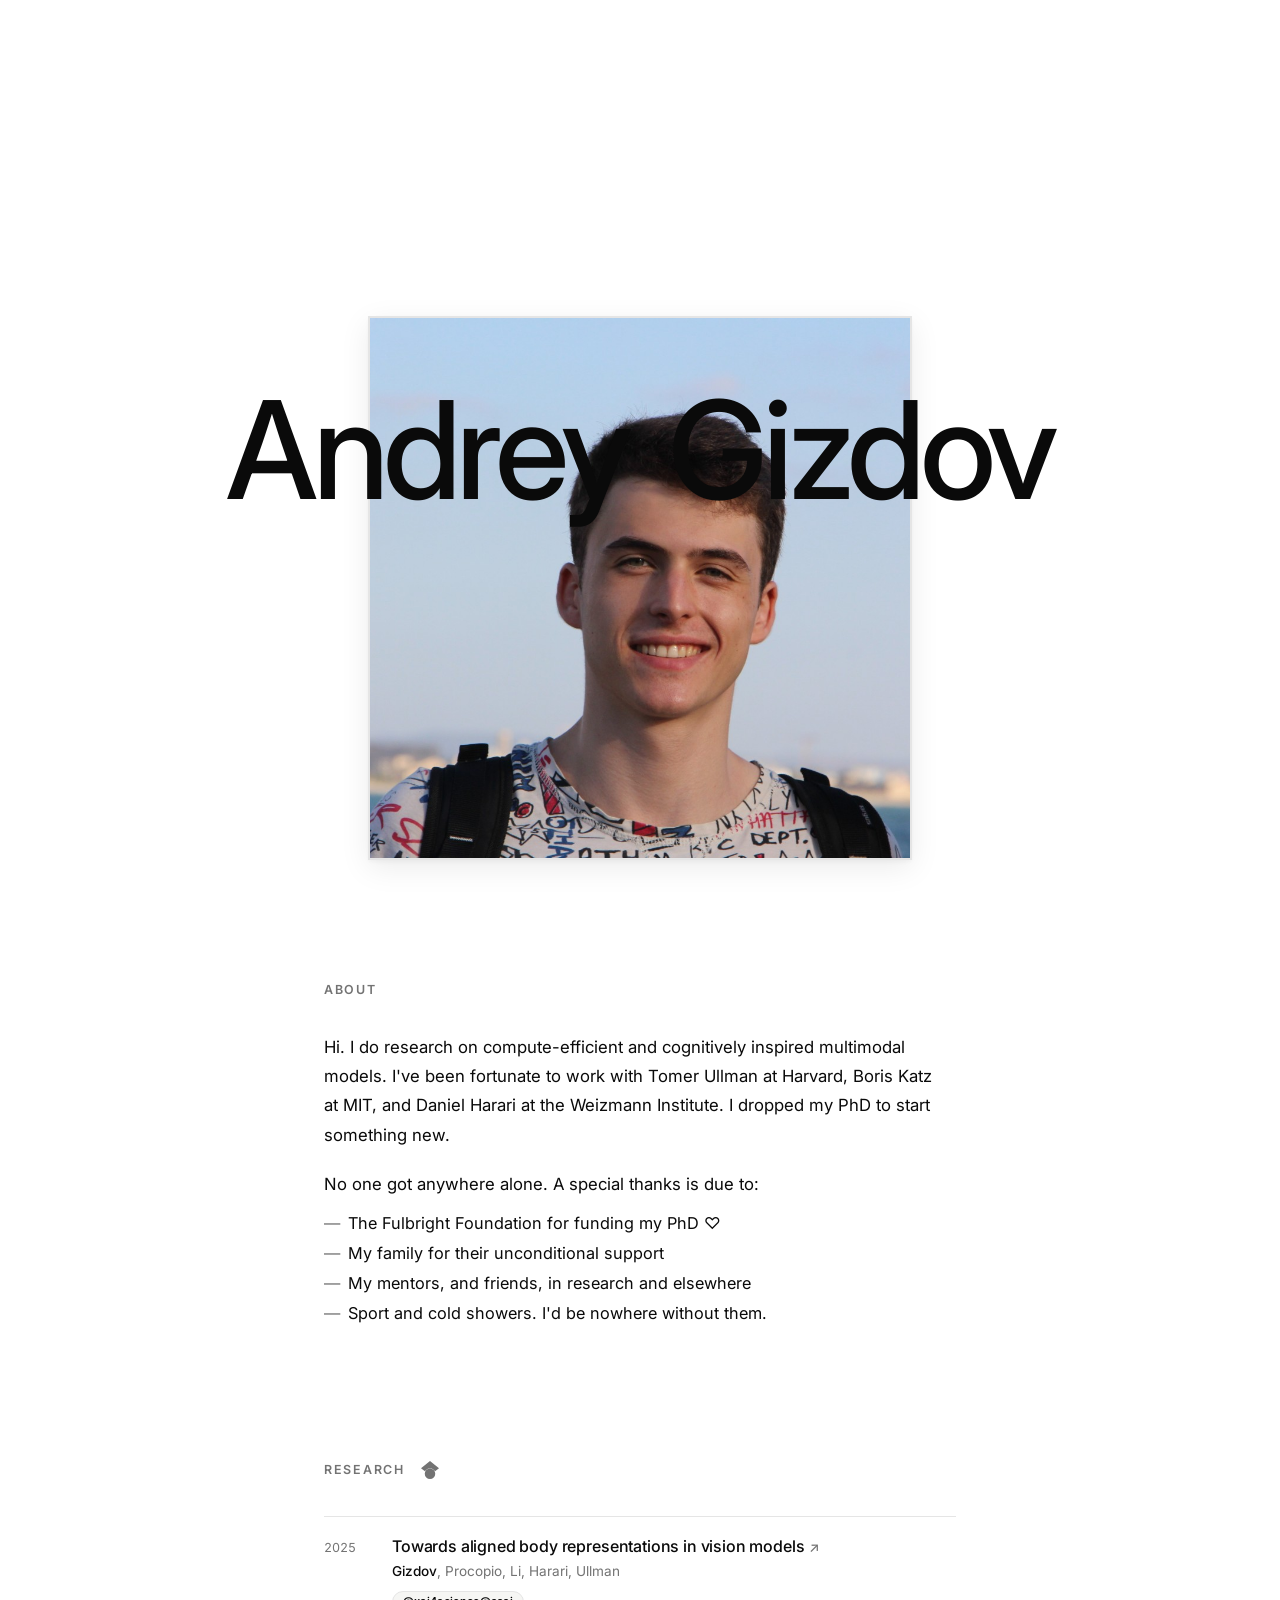
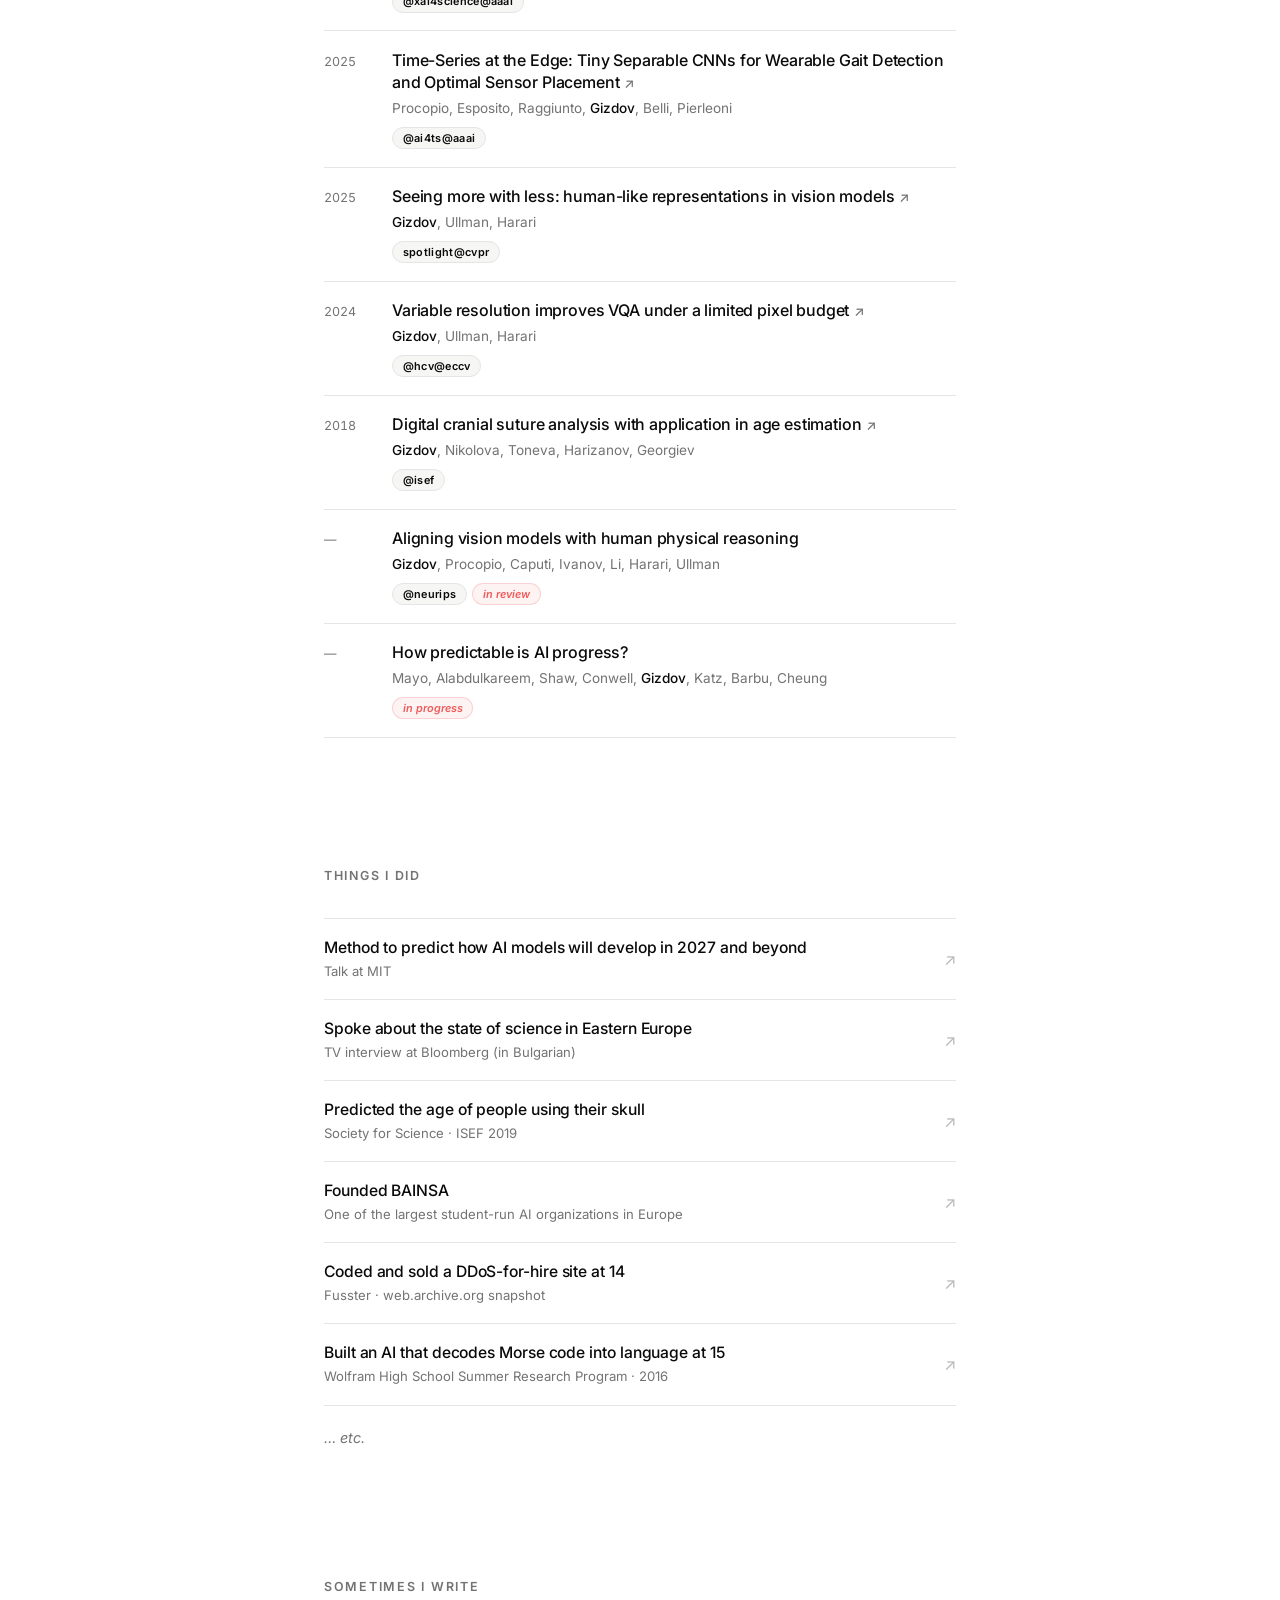
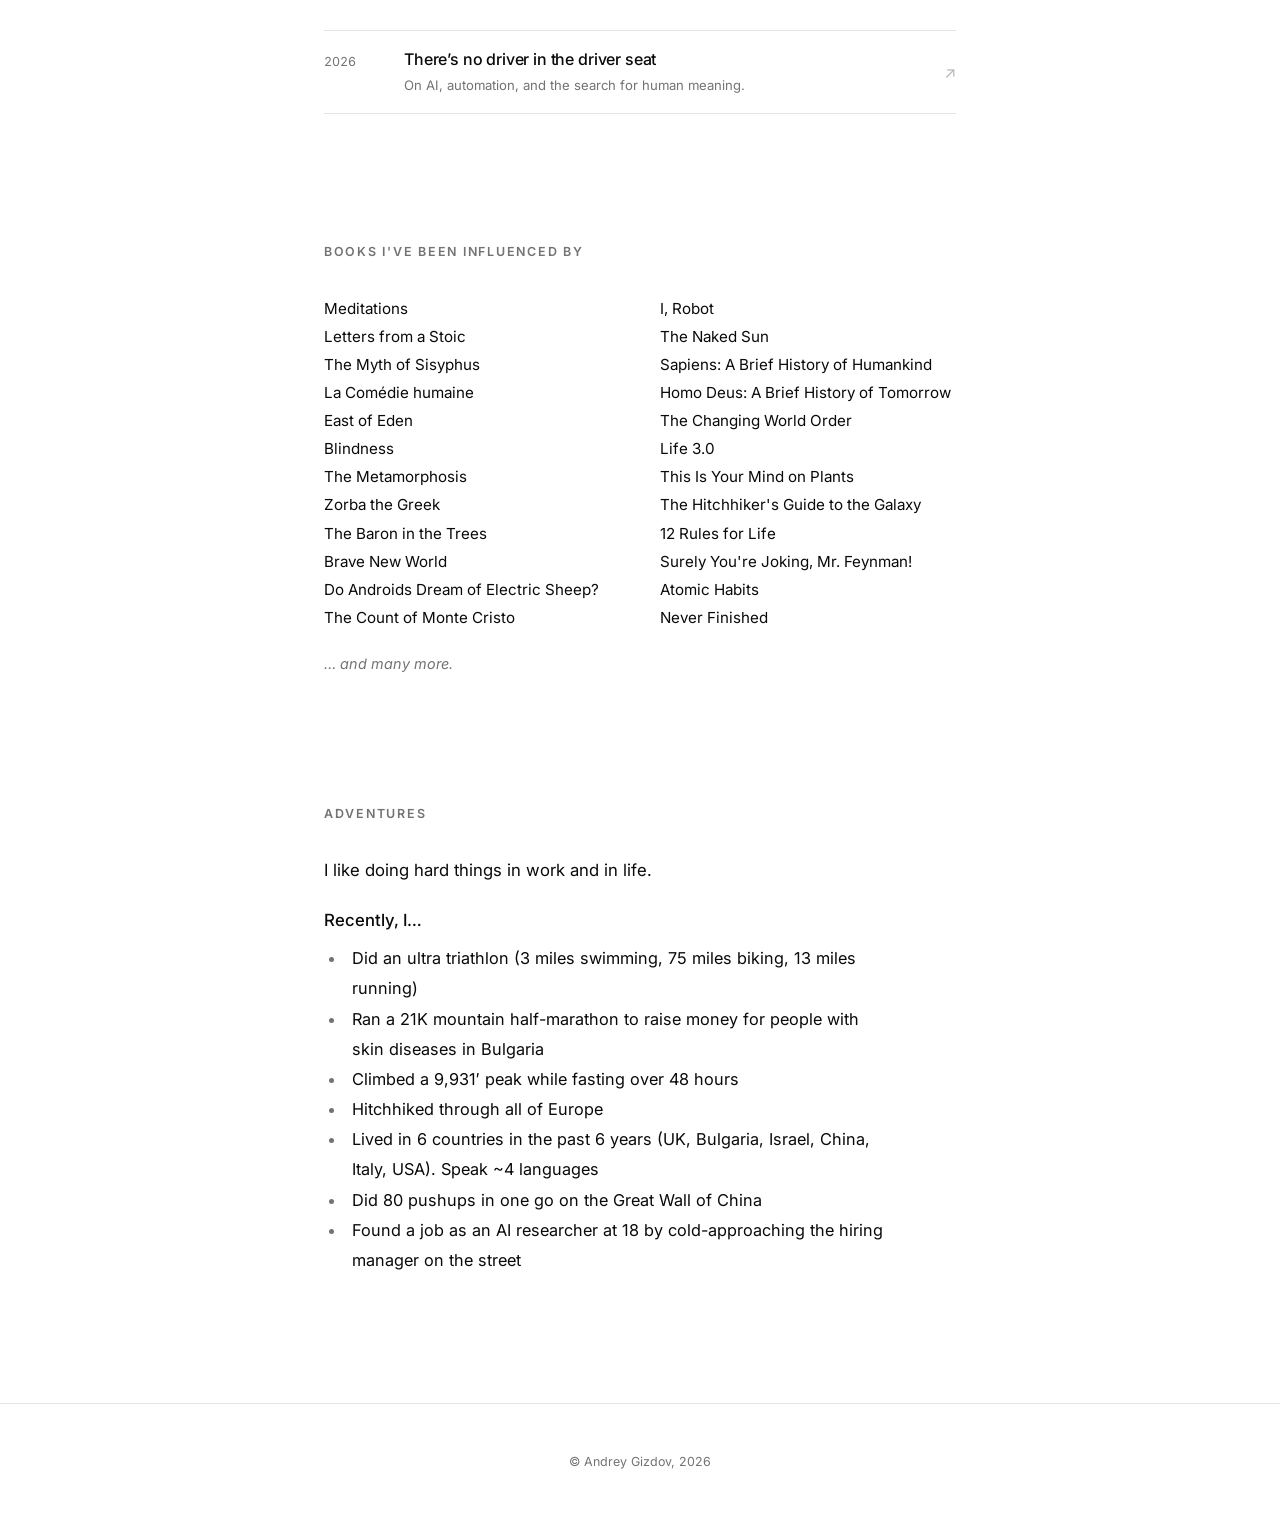
==== index.html @ 91422a86 "Refine hero section styles in style.css to enhance visual appeal and responsiveness; update index.ht" ====
<!DOCTYPE html>
<html lang="en">
<head>
    <meta charset="UTF-8">
    <meta name="viewport" content="width=device-width, initial-scale=1.0">
    <title>Andrey Gizdov</title>
    <meta name="description" content="Andrey Gizdov — personal page.">
    <link rel="icon" type="image/png" sizes="32x32" href="assets/favicon-32.png">
    <link rel="icon" type="image/png" sizes="16x16" href="assets/favicon-16.png">
    <link rel="apple-touch-icon" href="assets/apple-touch-icon.png">
    <link rel="preconnect" href="https://fonts.googleapis.com">
    <link rel="preconnect" href="https://fonts.gstatic.com" crossorigin>
    <link href="https://fonts.googleapis.com/css2?family=Inter:wght@400;500;600&display=swap" rel="stylesheet">
    <link rel="stylesheet" href="style.css">
</head>
<body>

    <!-- Collapsing name: centered & large, shrinks to an "AG" brand at top-left on scroll. -->
    <a class="name" id="name" href="#top" aria-label="Andrey Gizdov">
        <span class="word">
            <span class="keep">A</span><span class="rest" aria-hidden="true">ndrey</span>
        </span><span class="gap" aria-hidden="true">&nbsp;</span><span class="word">
            <span class="keep">G</span><span class="rest" aria-hidden="true">izdov</span>
        </span>
    </a>

    <!-- Pop-down nav (fixed, top-right). Appears after the name collapse completes.
         Plain monospaced text links, terminal-style. -->
    <nav class="nav" id="nav" aria-label="Primary">
        <a href="#about">about</a>
        <a href="#research">research</a>
        <a href="#press">things</a>
        <a href="#blog">writing</a>
        <a href="#books">books</a>
        <a href="#adventures">adventures</a>
    </nav>

    <main id="top">
        <!-- Hero: scroll room for the name collapse + portrait at the bottom of the first screen. -->
        <section class="hero" aria-label="Introduction">
            <div class="hero-photo">
                <img src="assets/profile-pic.jpg" width="800" height="800" alt="Portrait of Andrey Gizdov" decoding="async" fetchpriority="high">
            </div>
        </section>

        <!-- ═══ ABOUT ═══ -->
        <section class="section" id="about">
            <h2>About</h2>
            <p class="lede">Hi. I do research on compute-efficient and cognitively inspired multimodal models. I've been fortunate to work with Tomer Ullman at Harvard, Boris Katz at MIT, and Daniel Harari at the Weizmann Institute. I dropped my PhD to start something new.</p>
            <p class="lede">No one got anywhere alone. A special thanks is due to:</p>
            <ul class="about-thanks">
                <li>The Fulbright Foundation for funding my PhD ♡</li>
                <li>My family for their unconditional support</li>
                <li>My mentors, and friends, in research and elsewhere</li>
                <li>Sport and cold showers. I'd be nowhere without them.</li>
            </ul>
        </section>

        <!-- ═══ RESEARCH ═══ -->
        <section class="section" id="research">
            <h2>
                <span>Research</span>
                <a class="scholar" href="https://scholar.google.com/citations?user=CqVfCCsAAAAJ&hl=en" target="_blank" rel="noopener" aria-label="Google Scholar profile" title="Google Scholar">
                    <svg viewBox="0 0 24 24" width="18" height="18" aria-hidden="true">
                        <path fill="currentColor" d="M5.242 13.769 0 9.5 12 0l12 9.5-5.242 4.269C17.548 11.249 14.978 9.5 12 9.5c-2.977 0-5.548 1.749-6.758 4.269zM12 10a7 7 0 1 0 0 14 7 7 0 0 0 0-14z"/>
                    </svg>
                </a>
            </h2>

            <ol class="papers">
                <li>
                    <span class="year">2025</span>
                    <div>
                        <h3><a href="https://arxiv.org/abs/2512.00365" target="_blank" rel="noopener">Towards aligned body representations in vision models<span class="paper-arrow" aria-hidden="true">↗</span></a></h3>
                        <p><em>Gizdov</em>, Procopio, Li, Harari, Ullman</p>
                        <p class="venue"><span class="chip">@xai4science@aaai</span></p>
                    </div>
                </li>
                <li>
                    <span class="year">2025</span>
                    <div>
                        <h3><a href="https://arxiv.org/abs/2512.00396" target="_blank" rel="noopener">Time-Series at the Edge: Tiny Separable CNNs for Wearable Gait Detection and Optimal Sensor Placement<span class="paper-arrow" aria-hidden="true">↗</span></a></h3>
                        <p>Procopio, Esposito, Raggiunto, <em>Gizdov</em>, Belli, Pierleoni</p>
                        <p class="venue"><span class="chip">@ai4ts@aaai</span></p>
                    </div>
                </li>
                <li>
                    <span class="year">2025</span>
                    <div>
                        <h3><a href="https://cvpr.thecvf.com/virtual/2025/poster/33296" target="_blank" rel="noopener">Seeing more with less: human-like representations in vision models<span class="paper-arrow" aria-hidden="true">↗</span></a></h3>
                        <p><em>Gizdov</em>, Ullman, Harari</p>
                        <p class="venue"><span class="chip">spotlight@cvpr</span></p>
                    </div>
                </li>
                <li>
                    <span class="year">2024</span>
                    <div>
                        <h3><a href="https://link.springer.com/book/10.1007/978-3-031-91578-9" target="_blank" rel="noopener">Variable resolution improves VQA under a limited pixel budget<span class="paper-arrow" aria-hidden="true">↗</span></a></h3>
                        <p><em>Gizdov</em>, Ullman, Harari</p>
                        <p class="venue"><span class="chip">@hcv@eccv</span></p>
                    </div>
                </li>
                <li>
                    <span class="year">2018</span>
                    <div>
                        <h3><a href="https://abstracts.societyforscience.org/Home/PrintPdf/18302" target="_blank" rel="noopener">Digital cranial suture analysis with application in age estimation<span class="paper-arrow" aria-hidden="true">↗</span></a></h3>
                        <p><em>Gizdov</em>, Nikolova, Toneva, Harizanov, Georgiev</p>
                        <p class="venue"><span class="chip">@isef</span></p>
                    </div>
                </li>
                <li>
                    <span class="year">—</span>
                    <div>
                        <h3>Aligning vision models with human physical reasoning</h3>
                        <p><em>Gizdov</em>, Procopio, Caputi, Ivanov, Li, Harari, Ullman</p>
                        <p class="venue"><span class="chip">@neurips</span><span class="chip chip-wip">in review</span></p>
                    </div>
                </li>
                <li>
                    <span class="year">—</span>
                    <div>
                        <h3>How predictable is AI progress?</h3>
                        <p>Mayo, Alabdulkareem, Shaw, Conwell, <em>Gizdov</em>, Katz, Barbu, Cheung</p>
                        <p class="venue"><span class="chip chip-wip">in progress</span></p>
                    </div>
                </li>
            </ol>
        </section>

        <!-- ═══ AS SEEN IN ═══ -->
        <!-- Note: hrefs below are placeholders — swap with the real URLs when you have them. -->
        <section class="section" id="press">
            <h2>Things I did</h2>
            <ul class="press">
                <li>
                    <a href="https://www.youtube.com/watch?v=V3c7xDGTL4Y" target="_blank" rel="noopener">
                        <span class="outlet">Method to predict how AI models will develop in 2027 and beyond</span>
                        <span class="desc">Talk at MIT</span>
                        <span class="arrow" aria-hidden="true">↗</span>
                    </a>
                </li>
                <li>
                    <a href="https://www.bloombergtv.bg/a/5-videa/75471-zvezdin-besarabov-i-andrey-gizdov-za-sredata-za-razvitie-na-naukata-sred-uchenitsite" target="_blank" rel="noopener">
                        <span class="outlet">Spoke about the state of science in Eastern Europe</span>
                        <span class="desc">TV interview at Bloomberg (in Bulgarian)</span>
                        <span class="arrow" aria-hidden="true">↗</span>
                    </a>
                </li>
                <li>
                    <a href="https://www.snexplores.org/blog/eureka-lab/ISEF-2019-new-forensic-technique-better-gauge-age-death" target="_blank" rel="noopener">
                        <span class="outlet">Predicted the age of people using their skull</span>
                        <span class="desc">Society for Science · ISEF 2019</span>
                        <span class="arrow" aria-hidden="true">↗</span>
                    </a>
                </li>
                <li>
                    <a href="https://bainsa.xyz" target="_blank" rel="noopener">
                        <span class="outlet">Founded BAINSA</span>
                        <span class="desc">One of the largest student-run AI organizations in Europe</span>
                        <span class="arrow" aria-hidden="true">↗</span>
                    </a>
                </li>
                <li>
                    <a href="https://web.archive.org/web/20160331155424/http://fusster.eu/index.php?action=home" target="_blank" rel="noopener">
                        <span class="outlet">Coded and sold a DDoS-for-hire site at 14</span>
                        <span class="desc">Fusster · web.archive.org snapshot</span>
                        <span class="arrow" aria-hidden="true">↗</span>
                    </a>
                </li>
                <li>
                    <a href="https://education.wolfram.com/summer-research-high-school/alumni/2016/gizdov/" target="_blank" rel="noopener">
                        <span class="outlet">Built an AI that decodes Morse code into language at 15</span>
                        <span class="desc">Wolfram High School Summer Research Program · 2016</span>
                        <span class="arrow" aria-hidden="true">↗</span>
                    </a>
                </li>
            </ul>
            <p class="press-more">… etc.</p>
        </section>

        <!-- ═══ BLOG ═══ -->
        <section class="section" id="blog">
            <h2>Sometimes I write</h2>
            <ul class="blog">
                <li>
                    <a href="/the-driver/">
                        <span class="post-date">2026</span>
                        <span class="post-text">
                            <span class="post-title">There’s no driver in the driver seat</span>
                            <span class="post-desc">On AI, automation, and the search for human meaning.</span>
                        </span>
                        <span class="arrow" aria-hidden="true">↗</span>
                    </a>
                </li>
            </ul>
        </section>

        <!-- ═══ BOOKS ═══ -->
        <section class="section" id="books">
            <h2>Books I've been influenced by</h2>
            <ul class="books">
                <li>Meditations</li>
                <li>Letters from a Stoic</li>
                <li>The Myth of Sisyphus</li>
                <li>La Comédie humaine</li>
                <li>East of Eden</li>
                <li>Blindness</li>
                <li>The Metamorphosis</li>
                <li>Zorba the Greek</li>
                <li>The Baron in the Trees</li>
                <li>Brave New World</li>
                <li>Do Androids Dream of Electric Sheep?</li>
                <li>The Count of Monte Cristo</li>
                <li>I, Robot</li>
                <li>The Naked Sun</li>
                <li>Sapiens: A Brief History of Humankind</li>
                <li>Homo Deus: A Brief History of Tomorrow</li>
                <li>The Changing World Order</li>
                <li>Life 3.0</li>
                <li>This Is Your Mind on Plants</li>
                <li>The Hitchhiker's Guide to the Galaxy</li>
                <li>12 Rules for Life</li>
                <li>Surely You're Joking, Mr. Feynman!</li>
                <li>Atomic Habits</li>
                <li>Never Finished</li>
            </ul>
            <p class="books-more">… and many more.</p>
        </section>

        <!-- ═══ ADVENTURES ═══ -->
        <section class="section" id="adventures">
            <h2>Adventures</h2>
            <p class="lede">I like doing hard things in work and in life.</p>
            <p class="lede adventures-intro">Recently, I&hellip;</p>
            <ul class="adventures">
                <li>Did an ultra triathlon (3 miles swimming, 75 miles biking, 13 miles running)</li>
                <li>Ran a 21K mountain half-marathon to raise money for people with skin diseases in Bulgaria</li>
                <li>Climbed a 9,931&prime; peak while fasting over 48 hours</li>
                <li>Hitchhiked through all of Europe</li>
                <li>Lived in 6 countries in the past 6 years (UK, Bulgaria, Israel, China, Italy, USA). Speak ~4 languages</li>
                <li>Did 80 pushups in one go on the Great Wall of China</li>
                <li>Found a job as an AI researcher at 18 by cold-approaching the hiring manager on the street</li>
            </ul>
        </section>
    </main>

    <footer class="footer">
        <p>© Andrey Gizdov, 2026</p>
    </footer>

    <script src="script.js"></script>
</body>
</html>
---- style.css ----
/* ════════════════════════════════════════════
   Andrey Gizdov — minimal.
   ════════════════════════════════════════════ */

*, *::before, *::after { margin: 0; padding: 0; box-sizing: border-box; }

:root {
    --bg: #ffffff;
    --ink: #0a0a0a;
    --dim: #737373;
    --line: #e5e5e5;
    --font: 'Inter', system-ui, -apple-system, BlinkMacSystemFont, sans-serif;
    --ease: cubic-bezier(.2, .7, .2, 1);
}

html { scroll-behavior: smooth; }
body {
    font: 400 16px/1.65 var(--font);
    color: var(--ink);
    background: var(--bg);
    -webkit-font-smoothing: antialiased;
    -moz-osx-font-smoothing: grayscale;
    text-rendering: optimizeLegibility;
    overflow-x: hidden;
}

a { color: inherit; text-decoration: none; }
::selection { background: var(--ink); color: var(--bg); }

/* Scroll anchor offset so section tops aren't hidden by the fixed nav. */
#about, #research, #press, #blog, #books, #adventures { scroll-margin-top: 96px; }

/* ── Collapsing name ── */
.name {
    position: fixed;
    top: 0; left: 0;
    z-index: 50;
    font-weight: 500;
    font-size: clamp(2.5rem, 13vw, 8.5rem);
    letter-spacing: -0.04em;
    line-height: 1;
    white-space: nowrap;
    color: var(--ink);
    transform-origin: top left;
    will-change: transform;
    padding: 0;
    /* transform and per-letter collapse are driven by JS */
}
.word { display: inline-block; }
.keep { display: inline-block; }
.rest {
    display: inline-block;
    /* IMPORTANT: we use clip-path — NOT overflow:hidden — for the horizontal
       collapse animation. The CSS spec says an inline-block whose `overflow`
       is anything other than `visible` uses its bottom-margin-edge as its
       baseline (rather than the text baseline). That is what was making
       "ndrey" / "izdov" sit higher than "A" / "G" even with padding/vertical
       -align workarounds. clip-path doesn't change baseline calculation, so
       baseline-to-baseline alignment between .keep and .rest just works.
       The negative top/bottom insets let descenders ("y" in Andrey) render
       beyond the box rather than being clipped.
       The negative right inset gives the trailing "y" / "v" room for glyph
       overshoot + a touch of breathing space so they don't look clipped. */
    clip-path: inset(-30% -0.22em -30% 0);
    vertical-align: baseline;
    max-width: 100%;
    opacity: 1;
}
.gap {
    display: inline-block;
    width: 0.3em;
    /* same trick — use clip-path so the gap stays on the text baseline. */
    clip-path: inset(-30% 0 -30% 0);
}

/* ── Nav (plain, terminal-style) ──
   Just hyperlinks in a monospaced font. No pill, no blur, no border.
   Slides down + fades in once the name has finished collapsing (the
   .visible class is toggled by the existing scroll handler in script.js). */
.nav {
    position: fixed;
    top: 1.25rem;
    right: 1.5rem;
    z-index: 60;
    display: flex;
    gap: 1.4rem;
    font-family: ui-monospace, 'SF Mono', Menlo, Consolas, 'Courier New', monospace;
    font-size: .82rem;
    transform: translate3d(0, -120%, 0);
    opacity: 0;
    pointer-events: none;
    transition: transform .45s var(--ease), opacity .3s var(--ease);
}
.nav.visible {
    transform: translate3d(0, 0, 0);
    opacity: 1;
    pointer-events: auto;
}
.nav a {
    color: var(--ink);
    text-decoration: underline;
    text-underline-offset: 3px;
    text-decoration-thickness: 1px;
    letter-spacing: 0;
    transition: color .15s var(--ease);
}
.nav a:hover { color: var(--dim); }
.nav a.active { font-weight: 700; }

/* ── Hero: scroll room for the name collapse + square portrait ──
   The photo is a true square (same width & height); image is square-cropped
   inside with object-fit. It enters from the right and settles in the centre. */
.hero {
    position: relative;
    height: 100vh;
    min-height: 540px;
    display: flex;
    justify-content: center;
    align-items: flex-end;
    padding: 0 1.5rem 2.5rem;
    box-sizing: border-box;
}
.hero-photo {
    position: relative;
    /* 20% smaller than the article column cap (680 -> 544), minus hero padding. */
    width: min(calc(100vw - 3rem), 544px);
    aspect-ratio: 1;
    height: auto;
    flex-shrink: 0;
    border-radius: 0;
    overflow: hidden;
    border: 2px solid var(--line);
    box-shadow: 0 2px 4px rgba(0,0,0,0.04), 0 8px 28px rgba(0,0,0,0.08);
    z-index: 2;
    background: var(--line);
    will-change: transform, opacity;
    animation: hero-photo-slide-in 1.05s var(--ease) 0.12s both;
}
@keyframes hero-photo-slide-in {
    from {
        transform: translateX(calc(50vw + 100%));
        opacity: 0;
    }
    to {
        transform: translateX(0);
        opacity: 1;
    }
}
.hero-photo img {
    width: 100%;
    height: 100%;
    object-fit: cover;
    object-position: center 18%;
    display: block;
}

/* ── Sections ── */
main { position: relative; z-index: 1; }

.section {
    max-width: 680px;
    margin: 0 auto;
    padding: 5rem 1.5rem;
}
.section + .section { padding-top: 3rem; }

.section h2 {
    font-size: .78rem;
    font-weight: 600;
    letter-spacing: .14em;
    text-transform: uppercase;
    color: var(--dim);
    margin-bottom: 2rem;
    display: flex; align-items: center; gap: .7rem;
}

.lede {
    font-size: 1.05rem;
    color: var(--ink);
    line-height: 1.75;
    max-width: 56ch;
}

/* ── Scholar icon ── */
.scholar {
    display: inline-flex;
    align-items: center;
    justify-content: center;
    width: 28px; height: 28px;
    color: var(--dim);
    border-radius: 50%;
    transition: color .2s var(--ease), background-color .2s var(--ease), transform .2s var(--ease);
}
.scholar:hover {
    color: var(--ink);
    background: var(--line);
    transform: translateY(-1px);
}

/* ── Papers ── */
.papers { list-style: none; }
.papers li {
    display: grid;
    grid-template-columns: 3.25rem 1fr;
    gap: 1rem;
    padding: 1.1rem 0;
    border-top: 1px solid var(--line);
    align-items: start;
}
.papers li:last-child { border-bottom: 1px solid var(--line); }
.papers .year {
    font-size: .78rem;
    color: var(--dim);
    padding-top: .2rem;
    font-variant-numeric: tabular-nums;
}
.papers h3 {
    font-size: 1rem;
    font-weight: 500;
    line-height: 1.4;
    letter-spacing: -0.01em;
    margin-bottom: .2rem;
}
.papers h3 a {
    display: inline;
    color: var(--ink);
    background-image: linear-gradient(var(--ink), var(--ink));
    background-position: 0 100%;
    background-repeat: no-repeat;
    background-size: 0% 1px;
    transition: background-size .35s var(--ease), color .2s var(--ease);
}
.papers h3 a:hover { background-size: 100% 1px; }
.papers h3 .paper-arrow {
    display: inline-block;
    margin-left: .35em;
    color: var(--dim);
    font-size: .85em;
    transition: transform .25s var(--ease), color .2s var(--ease);
}
.papers h3 a:hover .paper-arrow {
    transform: translate(2px, -2px);
    color: var(--ink);
}
.papers p { font-size: .85rem; color: var(--dim); }
.papers em { font-style: normal; color: var(--ink); font-weight: 500; }

.papers .venue {
    margin-top: .5rem;
    display: flex;
    flex-wrap: wrap;
    gap: .35rem;
    line-height: 1;
}
.papers .venue .chip {
    display: inline-block;
    font-size: .68rem;
    font-weight: 600;
    letter-spacing: .03em;
    color: var(--ink);
    background: #f6f6f4;
    border: 1px solid var(--line);
    padding: .28rem .6rem;
    border-radius: 999px;
    white-space: nowrap;
    text-decoration: none;
    transition: background-color .2s var(--ease), border-color .2s var(--ease), color .2s var(--ease);
}
a.chip:hover {
    background: var(--ink);
    color: var(--bg);
    border-color: var(--ink);
}
.papers .venue .chip-wip {
    color: #ef5b5b;
    background: rgba(239, 91, 91, 0.07);
    border-color: rgba(239, 91, 91, 0.22);
    font-style: italic;
    letter-spacing: 0;
}

/* ── Press / "Things I did" ── */
.press { list-style: none; }
.press li { border-top: 1px solid var(--line); }
.press li:last-child { border-bottom: 1px solid var(--line); }

.press a {
    display: grid;
    grid-template-columns: 1fr 1.25rem;
    grid-template-rows: auto auto;
    column-gap: 1rem;
    row-gap: .25rem;
    padding: 1.1rem 0;
    transition: padding-left .3s var(--ease);
}
.press a:hover { padding-left: .5rem; }
.press .outlet {
    grid-column: 1;
    grid-row: 1;
    font-size: .98rem;
    font-weight: 500;
    color: var(--ink);
    line-height: 1.35;
    letter-spacing: -0.005em;
}
.press .desc {
    grid-column: 1;
    grid-row: 2;
    font-size: .82rem;
    color: var(--dim);
    line-height: 1.5;
}
.press .arrow {
    grid-column: 2;
    grid-row: 1 / 3;
    align-self: center;
    justify-self: end;
    color: var(--dim);
    opacity: .5;
    transition: transform .3s var(--ease), opacity .2s var(--ease), color .2s var(--ease);
}
.press a:hover .arrow {
    transform: translate(3px, -3px);
    opacity: 1;
    color: var(--ink);
}
.press-more {
    margin-top: 1.25rem;
    font-size: .9rem;
    color: var(--dim);
    font-style: italic;
}

/* ── Blog list ── */
.blog { list-style: none; }
.blog li { border-top: 1px solid var(--line); }
.blog li:last-child { border-bottom: 1px solid var(--line); }
.blog a {
    display: flex;
    align-items: flex-start;
    gap: 1rem;
    padding: 1.1rem 0;
    transition: padding-left .3s var(--ease);
}
.blog a:hover { padding-left: .5rem; }
.blog .post-date {
    flex: 0 0 4rem;
    font-size: .78rem;
    color: var(--dim);
    padding-top: .25rem;
    font-variant-numeric: tabular-nums;
}
.blog .post-text {
    flex: 1 1 auto;
    display: flex;
    flex-direction: column;
    gap: .3rem;
    min-width: 0;
}
.blog .post-title {
    display: block;
    font-size: 1rem;
    font-weight: 500;
    color: var(--ink);
    letter-spacing: -0.01em;
    line-height: 1.4;
}
.blog .post-desc {
    display: block;
    font-size: .82rem;
    color: var(--dim);
    line-height: 1.5;
}
.blog .arrow {
    flex: 0 0 1.5rem;
    text-align: right;
    color: var(--dim);
    opacity: .5;
    align-self: center;
    transition: transform .3s var(--ease), opacity .2s var(--ease), color .2s var(--ease);
}
.blog a:hover .arrow {
    transform: translate(3px, -3px);
    opacity: 1;
    color: var(--ink);
}

/* ── About: thanks list ── */
.lede + .lede { margin-top: 1.25rem; }

.about-thanks {
    list-style: none;
    margin: .5rem 0 0;
    padding: 0;
    max-width: 56ch;
}
.about-thanks li {
    font-size: 1.02rem;
    color: var(--ink);
    line-height: 1.85;
    padding-left: 1.5rem;
    position: relative;
}
.about-thanks li::before {
    content: '—';
    position: absolute;
    left: 0;
    color: var(--dim);
}

/* ── Books ── */
.books {
    list-style: none;
    columns: 2;
    column-gap: 2.5rem;
    margin: 0;
    padding: 0;
}
.books li {
    font-size: .95rem;
    line-height: 1.85;
    color: var(--ink);
    break-inside: avoid;
    -webkit-column-break-inside: avoid;
    page-break-inside: avoid;
}
.books-more {
    margin-top: 1.25rem;
    font-size: .9rem;
    color: var(--dim);
    font-style: italic;
}

/* ── Adventures ── */
.adventures-intro {
    margin-top: 1rem;
    font-weight: 500;
}
.adventures {
    list-style: disc;
    margin: .5rem 0 0;
    padding-left: 1.4rem;
    max-width: 56ch;
}
.adventures li {
    font-size: 1.02rem;
    line-height: 1.85;
    color: var(--ink);
    padding-left: .35rem;
}
.adventures li::marker {
    color: var(--dim);
}

/* ── Footer ── */
.footer {
    text-align: center;
    padding: 3rem 1.5rem;
    font-size: .78rem;
    color: var(--dim);
    margin-top: 3rem;
    border-top: 1px solid var(--line);
}

/* ════════════════════════════════════════════
   Essay page (e.g. /the-driver/)
   ════════════════════════════════════════════ */

:root {
    --accent-red: #ef5b5b;
    --accent-red-soft: rgba(239, 91, 91, 0.07);
}

.essay-page { background: var(--bg); }

/* Small "AG" mark fixed top-left, links home — mirrors the collapsed name on the index. */
.essay-mark {
    position: fixed;
    top: 1.4rem; left: 1.5rem;
    z-index: 50;
    font-weight: 600;
    font-size: 1.05rem;
    letter-spacing: -0.02em;
    color: var(--ink);
    padding: .25rem .35rem;
    transition: opacity .2s var(--ease);
}
.essay-mark:hover { opacity: 0.55; }

.essay {
    max-width: 640px;
    /* Left-biased layout: anchor the article a fraction of the viewport in
       from the left edge instead of fully centering it. The right margin
       just falls open. On narrower screens this is overridden to centered. */
    margin: 0 auto 0 max(2rem, 14vw);
    padding: 6rem 1.5rem 4rem;
}

.essay-header { margin-bottom: 3rem; }
.essay-meta {
    font-size: .78rem;
    font-weight: 600;
    letter-spacing: .14em;
    text-transform: uppercase;
    color: var(--dim);
    margin-bottom: 1.25rem;
}
.essay h1 {
    font-size: clamp(1.85rem, 4.5vw, 2.7rem);
    font-weight: 600;
    line-height: 1.18;
    letter-spacing: -0.025em;
    color: var(--ink);
}

.essay p {
    font-size: 1.0625rem;
    line-height: 1.8;
    color: var(--ink);
    margin: 0 0 1.9rem;
}
.essay p em { font-style: italic; color: var(--ink); }
.essay p strong { font-weight: 600; }

/* TL;DR — light red, set off with a soft accent rule and matching tinted background. */
.essay-tldr {
    color: var(--accent-red) !important;
    background: var(--accent-red-soft);
    border-left: 3px solid var(--accent-red);
    padding: 1.1rem 1.4rem !important;
    margin: 0 0 3rem !important;
    font-size: 1rem !important;
    line-height: 1.75 !important;
    border-radius: 0 4px 4px 0;
}
.essay-tldr strong {
    color: var(--accent-red);
    font-weight: 600;
}
.essay-tldr em { color: var(--accent-red); }

.essay-signature {
    margin-top: 2.5rem;
    color: var(--dim);
    font-style: italic;
}
.essay-back {
    margin-top: 4rem !important;
    font-size: .9rem !important;
    color: var(--dim) !important;
}
.essay-back a {
    color: var(--dim);
    transition: color .2s var(--ease);
}
.essay-back a:hover { color: var(--ink); }

/* Floating illustration that materialises in the top-right while the
   "beauty of the human craft" passage is in view. */
.essay-floating-image {
    position: fixed;
    top: 5.5rem;
    right: 2.5rem;
    z-index: 40;
    width: 240px;
    max-width: 22vw;
    margin: 0;
    opacity: 0;
    pointer-events: none;
    transform: translateY(8px);
    transition: opacity .9s var(--ease), transform .9s var(--ease);
}
.essay-floating-image.visible {
    opacity: 1;
    transform: translateY(0);
}
.essay-floating-image img {
    width: 100%;
    height: auto;
    display: block;
    border: 1px solid var(--line);
    background: #fafaf7;
}
.essay-floating-image figcaption {
    margin-top: .5rem;
    font-size: .72rem;
    letter-spacing: .04em;
    color: var(--dim);
    font-style: italic;
    text-align: right;
}

/* On narrower viewports the article would overlap the floating image,
   so we hide it. The essay still reads cleanly without it. */
@media (max-width: 1180px) {
    .essay-floating-image { display: none; }
}

/* On medium / smaller viewports the left-biased layout doesn't fit (and the
   floating image is also hidden below this width), so we re-center. */
@media (max-width: 1180px) {
    .essay { margin: 0 auto; }
}

@media (max-width: 720px) {
    .essay { padding: 5.5rem 1.5rem 3rem; }
    .essay h1 { font-size: 1.85rem; }
    .essay p {
        font-size: 1rem;
        margin-bottom: 1.6rem;
    }
    .essay-tldr {
        padding: 1rem 1.15rem !important;
        font-size: .95rem !important;
    }
}

/* ── Responsive ── */
@media (max-width: 720px) {
    .section { padding: 4rem 1.25rem; }
}

@media (max-width: 520px) {
    .nav {
        top: 1rem;
        right: 1rem;
        gap: .9rem;
        font-size: .76rem;
    }
    .section { padding: 3.5rem 1.25rem; }
    .books { columns: 1; }
    .hero {
        padding: 0 1.25rem 1.75rem;
    }
    .hero-photo {
        width: min(calc(100vw - 2.5rem), 544px);
    }
}

/* Very narrow: tighten the nav further. */
@media (max-width: 360px) {
    .nav {
        gap: .65rem;
        font-size: .7rem;
    }
}

/* Accessibility: reduced motion — skip all animation. */
@media (prefers-reduced-motion: reduce) {
    * { transition-duration: .001ms !important; animation-duration: .001ms !important; }
    .name {
        transform: translate3d(1rem, 1rem, 0) scale(0.22) !important;
        transition: none !important;
    }
    .rest, .gap { max-width: 0 !important; opacity: 0 !important; width: 0 !important; }
    .nav { transform: none !important; opacity: 1 !important; pointer-events: auto !important; }
    .hero { height: 40vh; min-height: 200px; }
    .hero-photo {
        animation: none !important;
        transform: none !important;
        opacity: 1 !important;
    }
}

/* Print */
@media print {
    .name, .nav { position: static !important; transform: none !important; opacity: 1 !important; }
    .rest, .gap { max-width: none !important; opacity: 1 !important; width: auto !important; }
    .hero { display: none; }
    body { color: #000; background: #fff; }
}
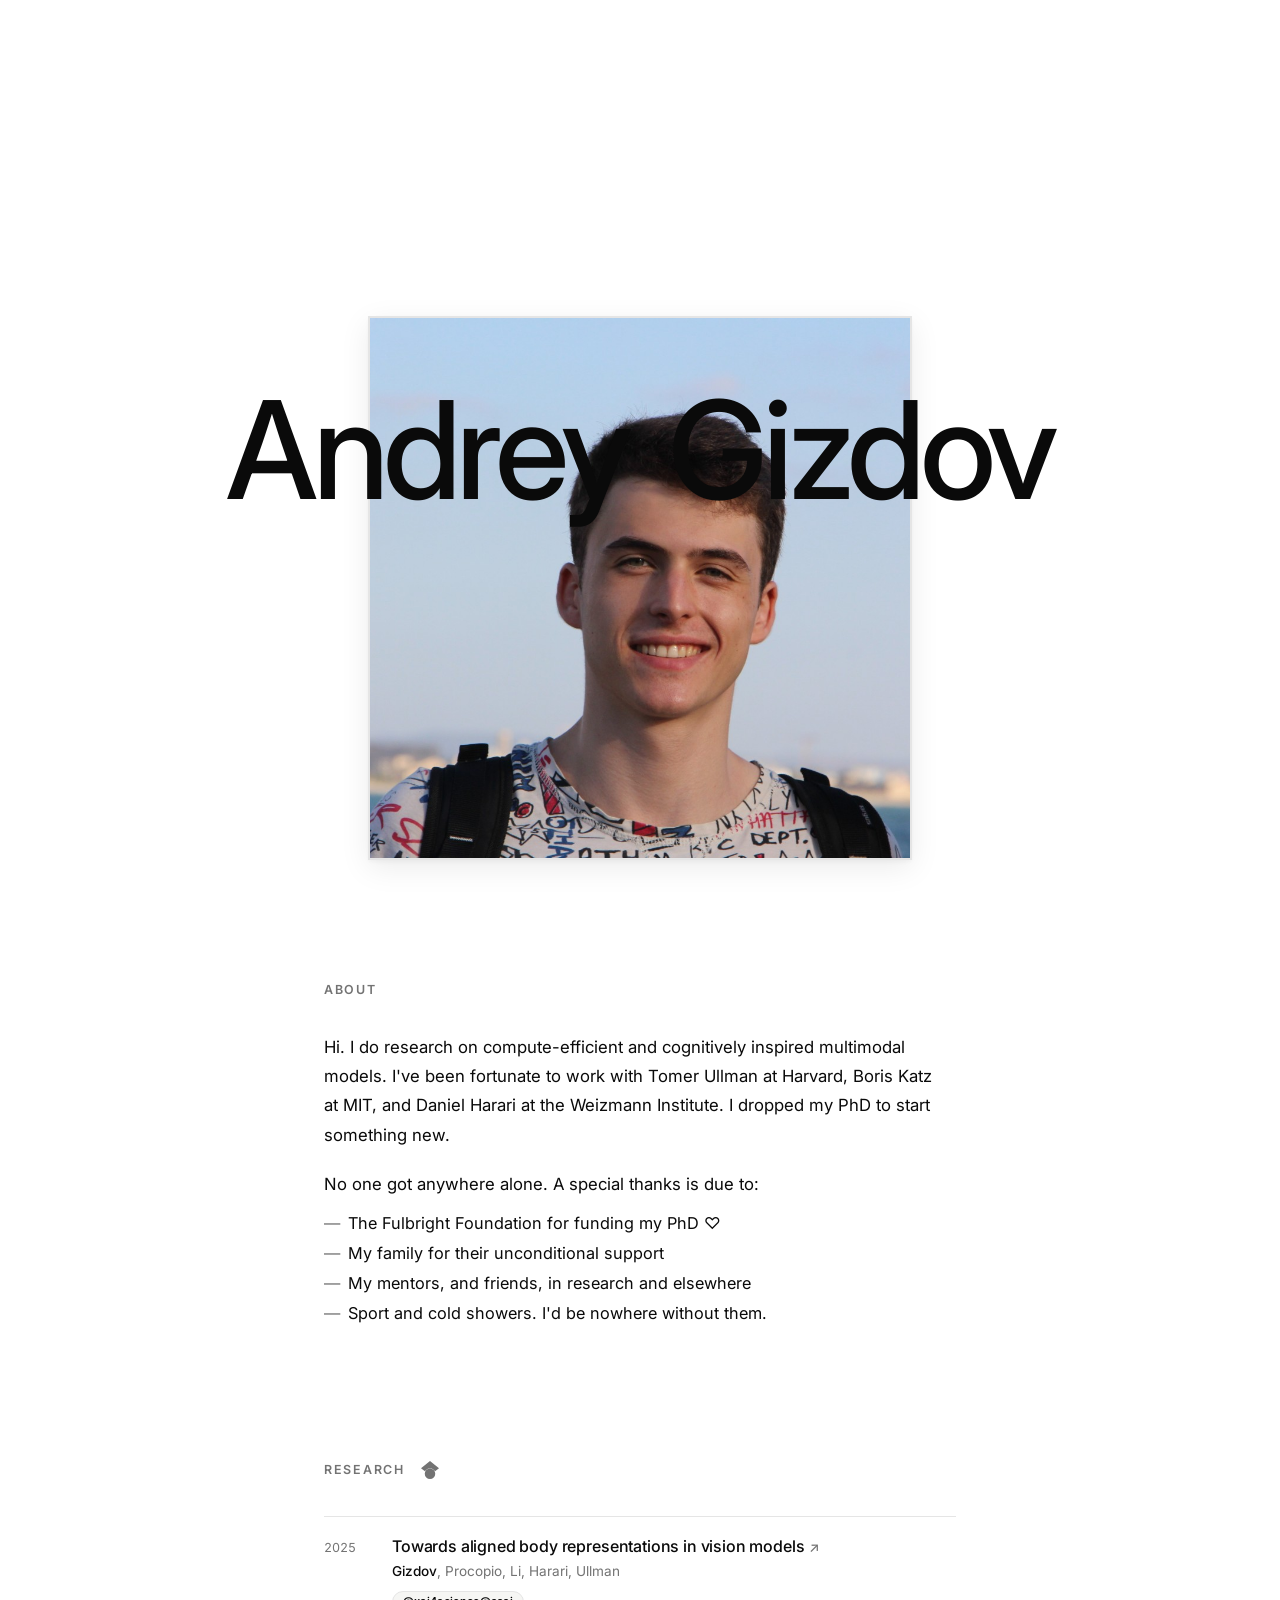
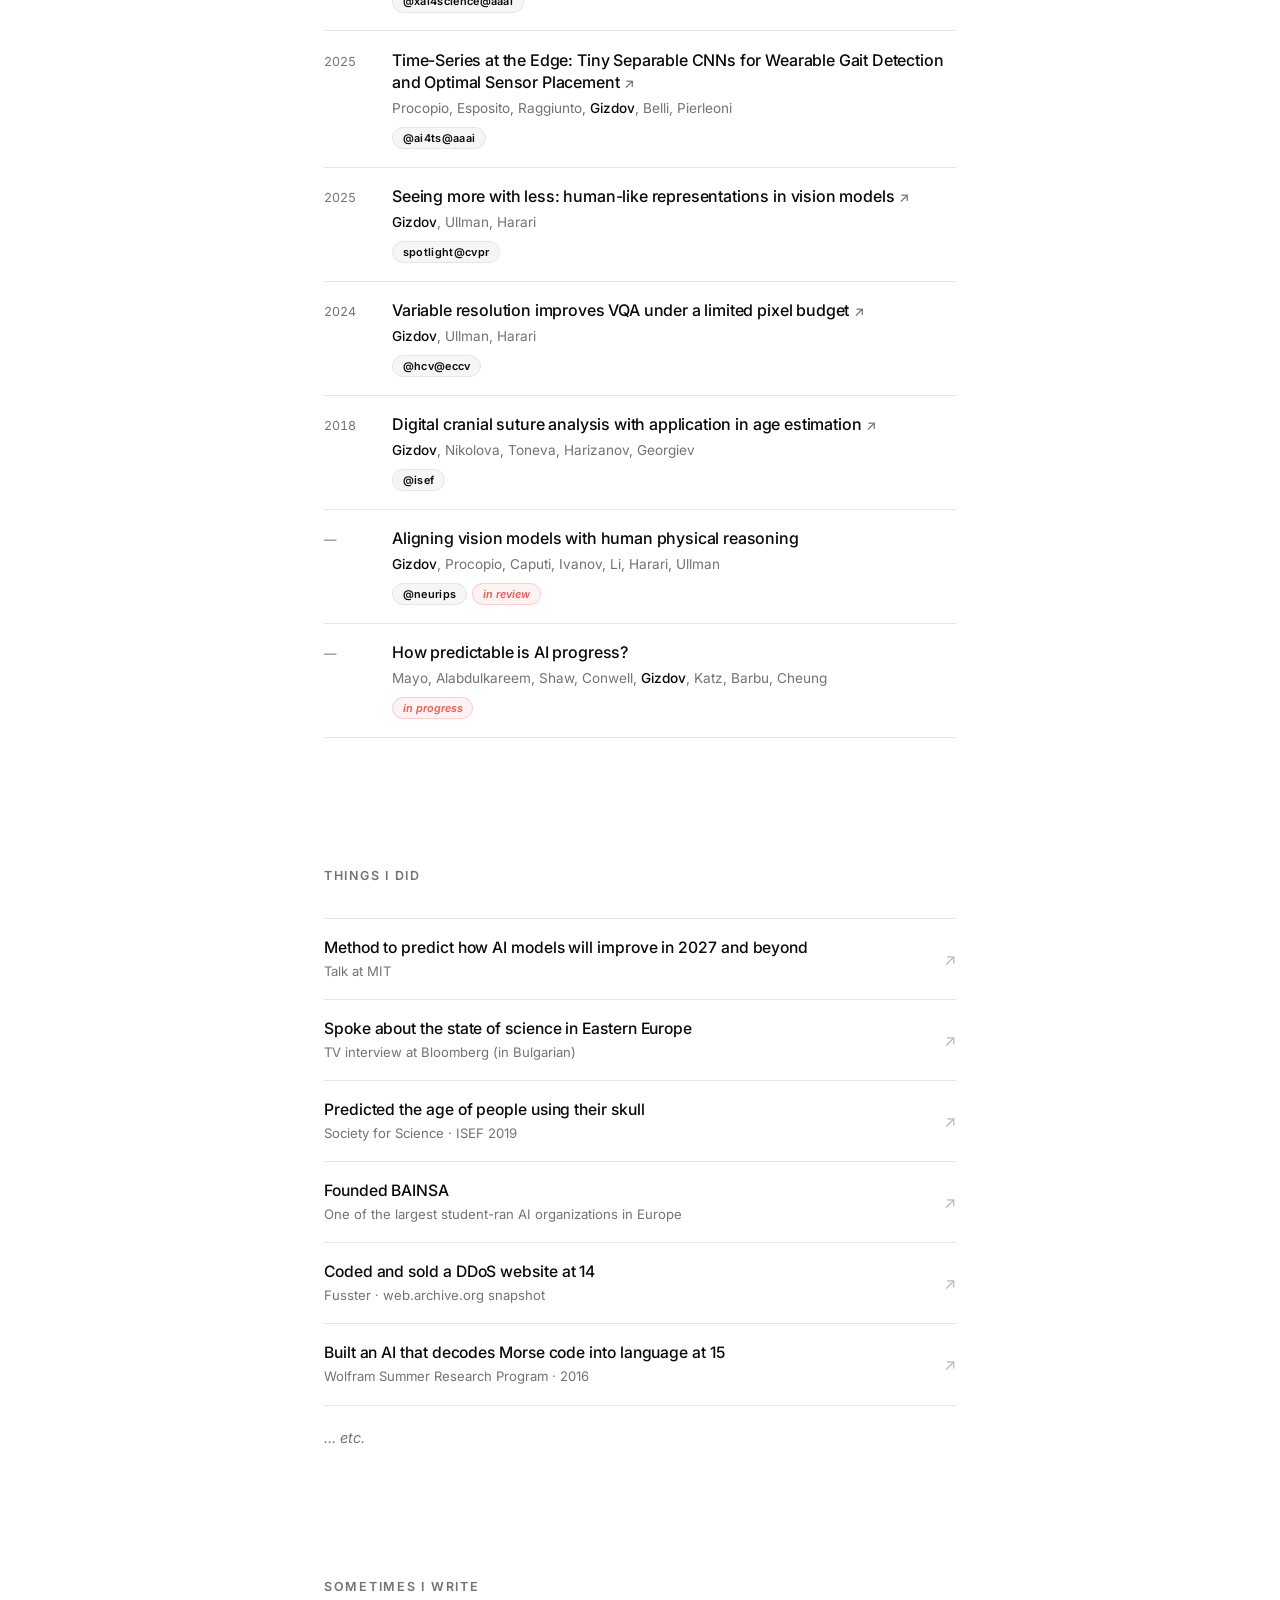
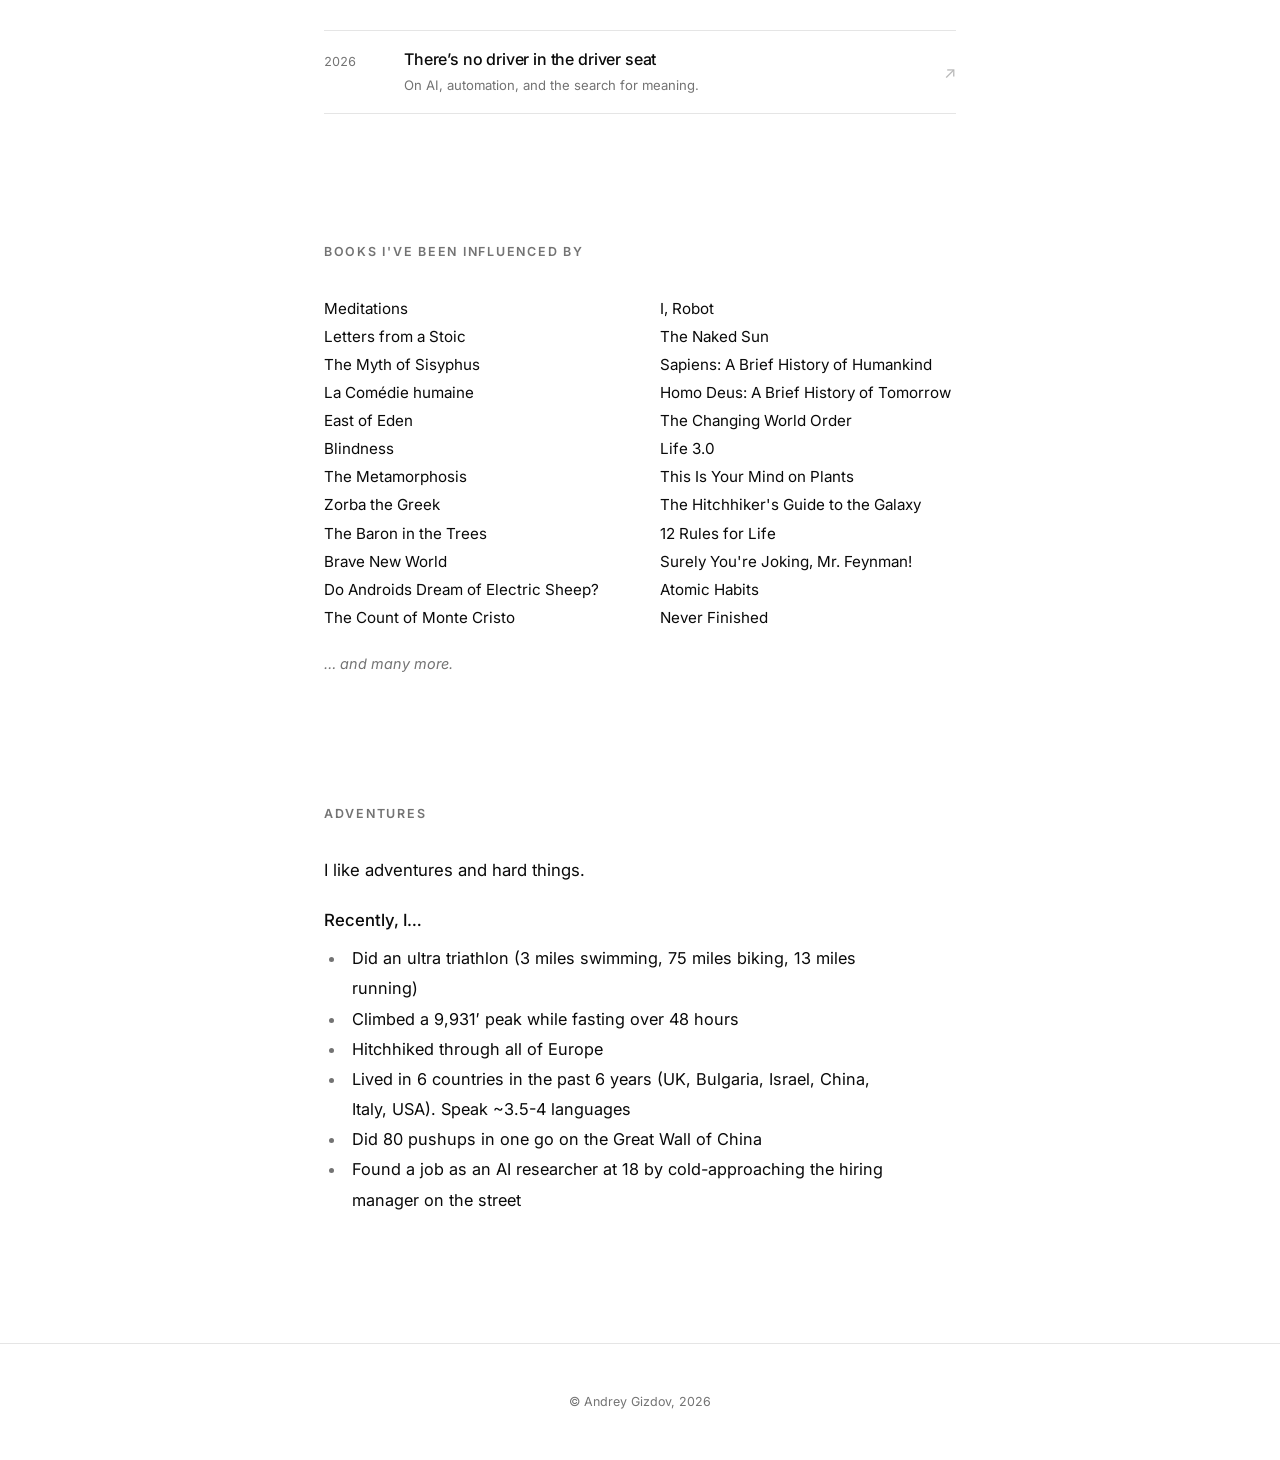
==== commit 998ec84b: "Auto update" ====
--- a/index.html
+++ b/index.html
@@ -134,7 +134,7 @@
             <ul class="press">
                 <li>
                     <a href="https://www.youtube.com/watch?v=V3c7xDGTL4Y" target="_blank" rel="noopener">
-                        <span class="outlet">Method to predict how AI models will develop in 2027 and beyond</span>
+                        <span class="outlet">Method to predict how AI models will improve in 2027 and beyond</span>
                         <span class="desc">Talk at MIT</span>
                         <span class="arrow" aria-hidden="true">↗</span>
                     </a>
@@ -156,13 +156,13 @@
                 <li>
                     <a href="https://bainsa.xyz" target="_blank" rel="noopener">
                         <span class="outlet">Founded BAINSA</span>
-                        <span class="desc">One of the largest student-run AI organizations in Europe</span>
+                        <span class="desc">One of the largest student-ran AI organizations in Europe</span>
                         <span class="arrow" aria-hidden="true">↗</span>
                     </a>
                 </li>
                 <li>
                     <a href="https://web.archive.org/web/20160331155424/http://fusster.eu/index.php?action=home" target="_blank" rel="noopener">
-                        <span class="outlet">Coded and sold a DDoS-for-hire site at 14</span>
+                        <span class="outlet">Coded and sold a DDoS website at 14</span>
                         <span class="desc">Fusster · web.archive.org snapshot</span>
                         <span class="arrow" aria-hidden="true">↗</span>
                     </a>
@@ -170,7 +170,7 @@
                 <li>
                     <a href="https://education.wolfram.com/summer-research-high-school/alumni/2016/gizdov/" target="_blank" rel="noopener">
                         <span class="outlet">Built an AI that decodes Morse code into language at 15</span>
-                        <span class="desc">Wolfram High School Summer Research Program · 2016</span>
+                        <span class="desc">Wolfram Summer Research Program · 2016</span>
                         <span class="arrow" aria-hidden="true">↗</span>
                     </a>
                 </li>
@@ -187,7 +187,7 @@
                         <span class="post-date">2026</span>
                         <span class="post-text">
                             <span class="post-title">There’s no driver in the driver seat</span>
-                            <span class="post-desc">On AI, automation, and the search for human meaning.</span>
+                            <span class="post-desc">On AI, automation, and the search for meaning.</span>
                         </span>
                         <span class="arrow" aria-hidden="true">↗</span>
                     </a>
@@ -230,14 +230,13 @@
         <!-- ═══ ADVENTURES ═══ -->
         <section class="section" id="adventures">
             <h2>Adventures</h2>
-            <p class="lede">I like doing hard things in work and in life.</p>
+            <p class="lede">I like adventures and hard things.</p>
             <p class="lede adventures-intro">Recently, I&hellip;</p>
             <ul class="adventures">
                 <li>Did an ultra triathlon (3 miles swimming, 75 miles biking, 13 miles running)</li>
-                <li>Ran a 21K mountain half-marathon to raise money for people with skin diseases in Bulgaria</li>
                 <li>Climbed a 9,931&prime; peak while fasting over 48 hours</li>
                 <li>Hitchhiked through all of Europe</li>
-                <li>Lived in 6 countries in the past 6 years (UK, Bulgaria, Israel, China, Italy, USA). Speak ~4 languages</li>
+                <li>Lived in 6 countries in the past 6 years (UK, Bulgaria, Israel, China, Italy, USA). Speak ~3.5-4 languages</li>
                 <li>Did 80 pushups in one go on the Great Wall of China</li>
                 <li>Found a job as an AI researcher at 18 by cold-approaching the hiring manager on the street</li>
             </ul>
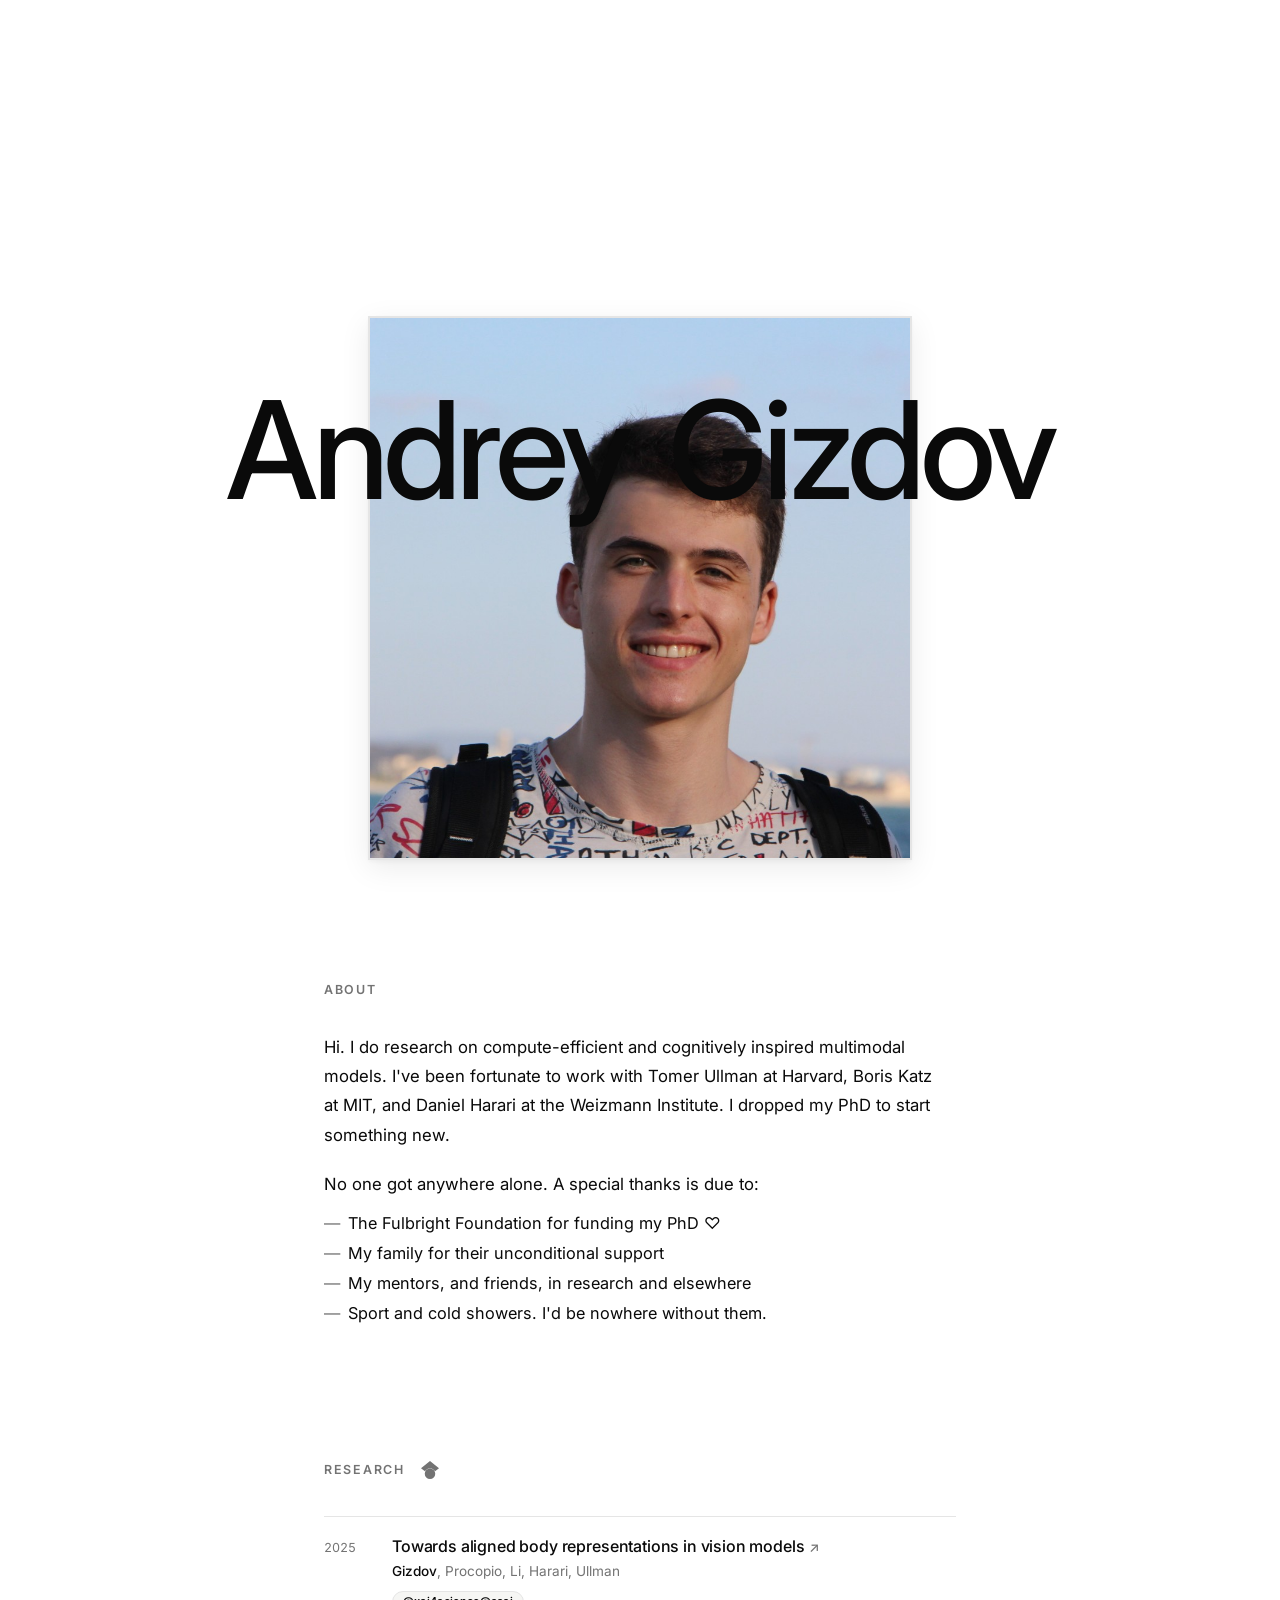
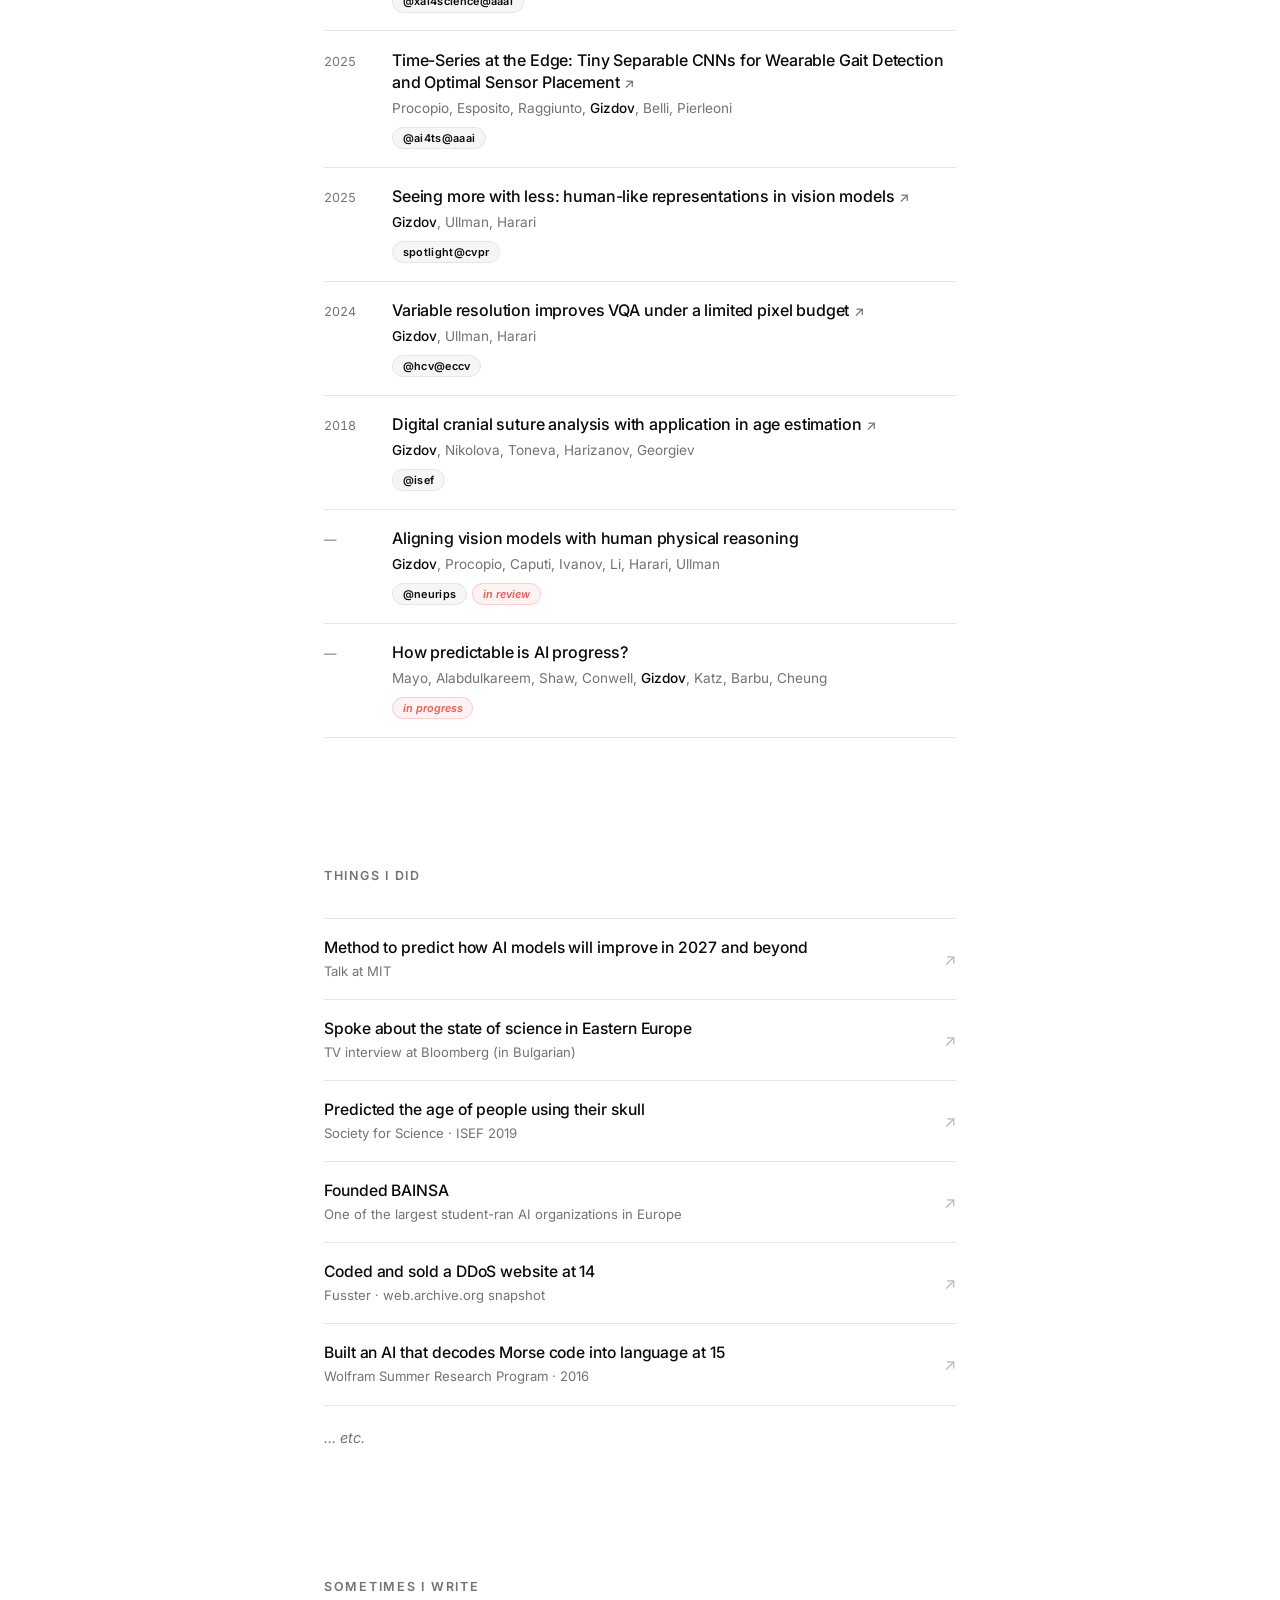
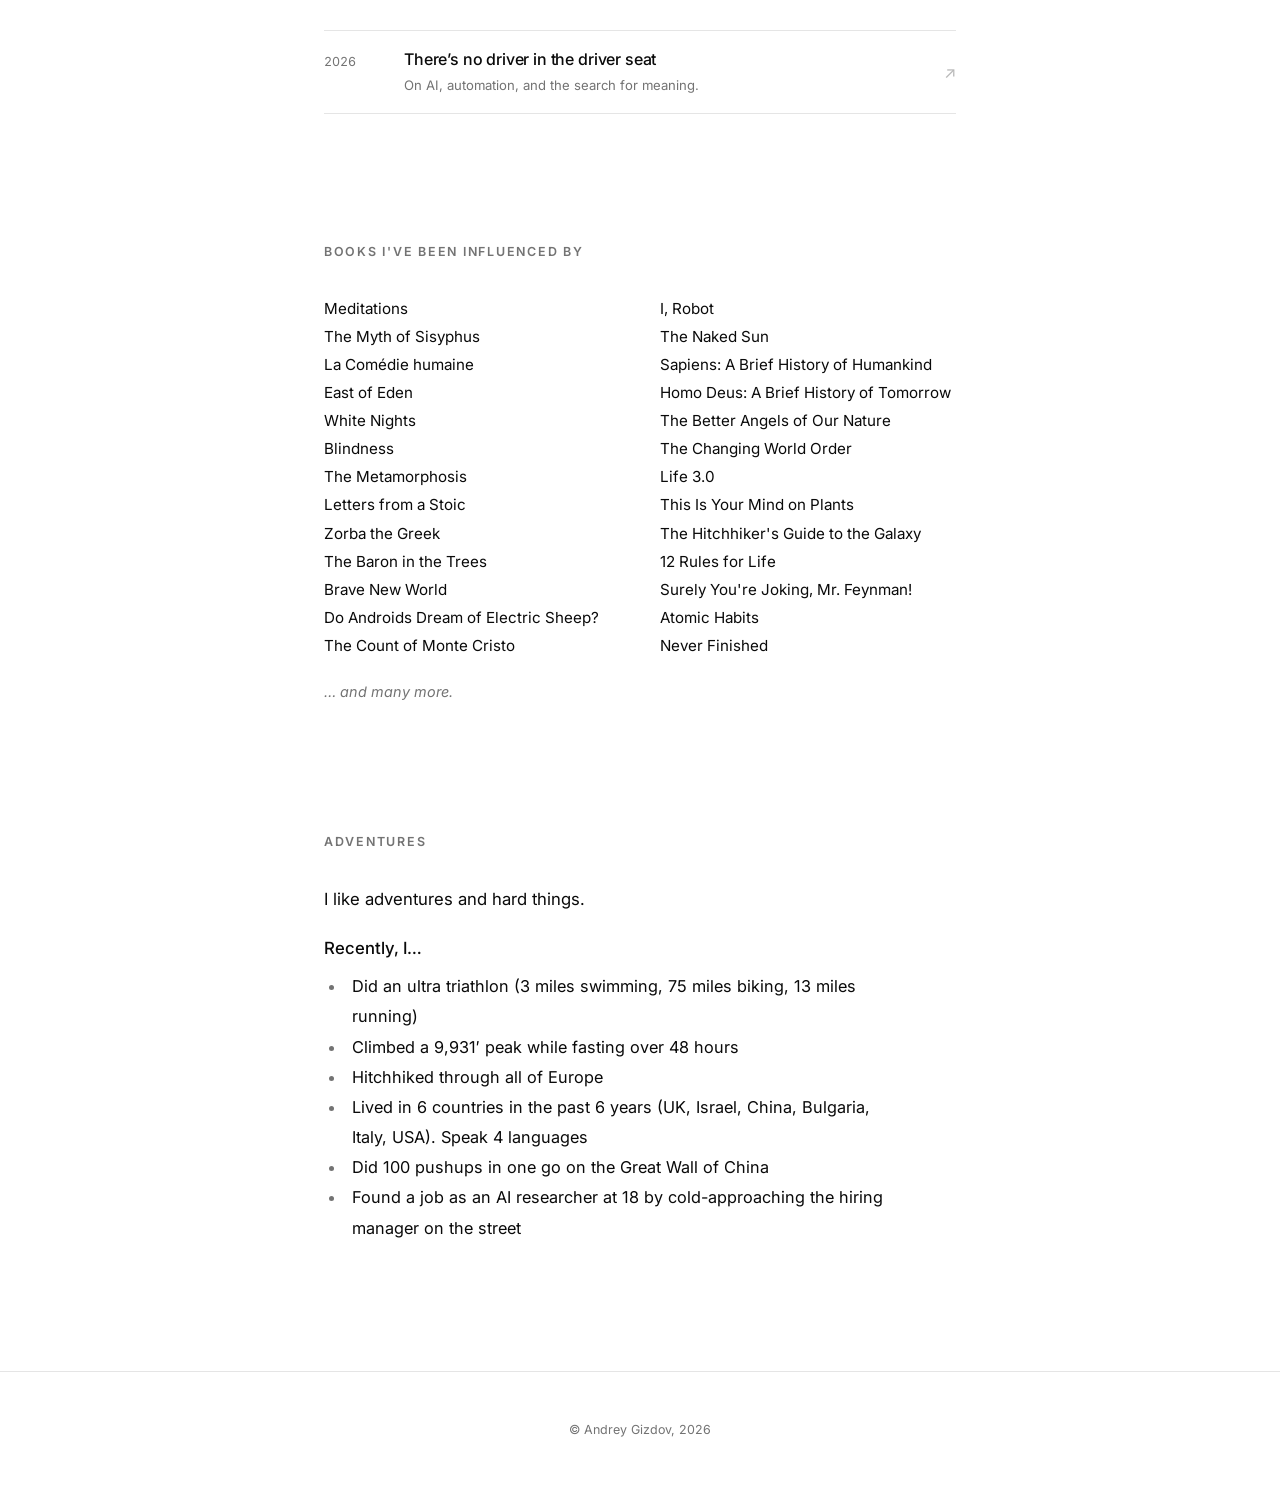
==== commit 75cc2506: "Enhance responsiveness and layout in script.js and style.css; update index.html and the-driver/index" ====
--- a/index.html
+++ b/index.html
@@ -200,12 +200,13 @@
             <h2>Books I've been influenced by</h2>
             <ul class="books">
                 <li>Meditations</li>
-                <li>Letters from a Stoic</li>
                 <li>The Myth of Sisyphus</li>
                 <li>La Comédie humaine</li>
                 <li>East of Eden</li>
+                <li>White Nights</li>
                 <li>Blindness</li>
                 <li>The Metamorphosis</li>
+                <li>Letters from a Stoic</li>
                 <li>Zorba the Greek</li>
                 <li>The Baron in the Trees</li>
                 <li>Brave New World</li>
@@ -215,6 +216,7 @@
                 <li>The Naked Sun</li>
                 <li>Sapiens: A Brief History of Humankind</li>
                 <li>Homo Deus: A Brief History of Tomorrow</li>
+                <li>The Better Angels of Our Nature</li>
                 <li>The Changing World Order</li>
                 <li>Life 3.0</li>
                 <li>This Is Your Mind on Plants</li>
@@ -236,8 +238,8 @@
                 <li>Did an ultra triathlon (3 miles swimming, 75 miles biking, 13 miles running)</li>
                 <li>Climbed a 9,931&prime; peak while fasting over 48 hours</li>
                 <li>Hitchhiked through all of Europe</li>
-                <li>Lived in 6 countries in the past 6 years (UK, Bulgaria, Israel, China, Italy, USA). Speak ~3.5-4 languages</li>
-                <li>Did 80 pushups in one go on the Great Wall of China</li>
+                <li>Lived in 6 countries in the past 6 years (UK, Israel, China, Bulgaria, Italy, USA). Speak 4 languages</li>
+                <li>Did 100 pushups in one go on the Great Wall of China</li>
                 <li>Found a job as an AI researcher at 18 by cold-approaching the hiring manager on the street</li>
             </ul>
         </section>
--- a/style.css
+++ b/style.css
@@ -96,6 +96,36 @@
     opacity: 1;
     pointer-events: auto;
 }
+
+/* Phones: nav as a centred band below the collapsed AG (JS centres AG on ≤640px). */
+@media (max-width: 640px) {
+    .nav {
+        top: calc(env(safe-area-inset-top, 0px) + 3rem);
+        left: 0.65rem;
+        right: 0.65rem;
+        justify-content: center;
+        flex-wrap: wrap;
+        row-gap: .5rem;
+        column-gap: .85rem;
+        font-size: .74rem;
+        transform: translate3d(0, -250%, 0);
+        max-width: none;
+    }
+    .nav.visible {
+        transform: translate3d(0, 0, 0);
+    }
+    .nav a {
+        padding: .35rem .15rem;
+        min-height: 44px;
+        box-sizing: border-box;
+        display: inline-flex;
+        align-items: center;
+    }
+    /* Anchor jumps clear the taller stacked header */
+    #about, #research, #press, #blog, #books, #adventures {
+        scroll-margin-top: 130px;
+    }
+}
 .nav a {
     color: var(--ink);
     text-decoration: underline;
@@ -477,7 +507,7 @@
 .essay-mark {
     position: fixed;
     top: 1.4rem; left: 1.5rem;
-    z-index: 50;
+    z-index: 56;
     font-weight: 600;
     font-size: 1.05rem;
     letter-spacing: -0.02em;
@@ -486,6 +516,15 @@
     transition: opacity .2s var(--ease);
 }
 .essay-mark:hover { opacity: 0.55; }
+
+/* Narrow screens: keep the home link clear of the reading column (same edge as desktop TLDR). */
+@media (max-width: 720px) {
+    .essay-mark {
+        left: auto;
+        right: max(1rem, env(safe-area-inset-right, 0px));
+        top: calc(env(safe-area-inset-top, 0px) + 1rem);
+    }
+}
 
 .essay {
     max-width: 640px;
@@ -555,55 +594,108 @@
 }
 .essay-back a:hover { color: var(--ink); }
 
-/* Floating illustration that materialises in the top-right while the
-   "beauty of the human craft" passage is in view. */
+/* Floating illustration while the "beauty of the human craft" passage is in view.
+   Wide screens: top-right panel. Tablets / phones: drops from above (fixed strip). */
 .essay-floating-image {
     position: fixed;
-    top: 5.5rem;
-    right: 2.5rem;
-    z-index: 40;
-    width: 240px;
-    max-width: 22vw;
     margin: 0;
     opacity: 0;
     pointer-events: none;
-    transform: translateY(8px);
-    transition: opacity .9s var(--ease), transform .9s var(--ease);
-}
-.essay-floating-image.visible {
-    opacity: 1;
-    transform: translateY(0);
-}
-.essay-floating-image img {
-    width: 100%;
-    height: auto;
-    display: block;
-    border: 1px solid var(--line);
-    background: #fafaf7;
-}
-.essay-floating-image figcaption {
-    margin-top: .5rem;
-    font-size: .72rem;
-    letter-spacing: .04em;
-    color: var(--dim);
-    font-style: italic;
-    text-align: right;
-}
-
-/* On narrower viewports the article would overlap the floating image,
-   so we hide it. The essay still reads cleanly without it. */
+    z-index: 48;
+    transition: opacity .55s var(--ease), transform .58s var(--ease);
+    box-sizing: border-box;
+}
+
+@media (min-width: 1181px) {
+    .essay-floating-image {
+        top: 5.5rem;
+        right: 2.5rem;
+        width: 240px;
+        max-width: 22vw;
+        transform: translateY(12px);
+    }
+    .essay-floating-image.visible {
+        opacity: 1;
+        transform: translateY(0);
+    }
+    .essay-floating-image img {
+        width: 100%;
+        height: auto;
+        display: block;
+        border: 1px solid var(--line);
+        background: #fafaf7;
+    }
+    .essay-floating-image figcaption {
+        margin-top: .5rem;
+        font-size: .72rem;
+        letter-spacing: .04em;
+        color: var(--dim);
+        font-style: italic;
+        text-align: right;
+    }
+}
+
 @media (max-width: 1180px) {
-    .essay-floating-image { display: none; }
-}
-
-/* On medium / smaller viewports the left-biased layout doesn't fit (and the
-   floating image is also hidden below this width), so we re-center. */
+    .essay-floating-image {
+        top: calc(env(safe-area-inset-top, 0px) + 2.85rem);
+        left: 0;
+        right: 0;
+        width: 100%;
+        max-width: none;
+        padding: .4rem 1rem .55rem;
+        background: rgba(255, 255, 255, 0.94);
+        backdrop-filter: saturate(160%) blur(14px);
+        -webkit-backdrop-filter: saturate(160%) blur(14px);
+        border-bottom: 1px solid var(--line);
+        box-shadow: 0 4px 20px rgba(0, 0, 0, 0.06);
+        transform: translateY(-130%);
+    }
+    .essay-floating-image.visible {
+        opacity: 1;
+        transform: translateY(0);
+    }
+    .essay-floating-image img {
+        width: 100%;
+        max-width: 22rem;
+        max-height: min(38vh, 240px);
+        height: auto;
+        margin: 0 auto;
+        display: block;
+        border: 1px solid var(--line);
+        background: #fafaf7;
+        object-fit: contain;
+    }
+    .essay-floating-image figcaption {
+        margin-top: .35rem;
+        font-size: .68rem;
+        letter-spacing: .03em;
+        color: var(--dim);
+        font-style: italic;
+        text-align: center;
+    }
+}
+
+/* On medium / smaller viewports the left-biased layout doesn't fit, so we re-center. */
 @media (max-width: 1180px) {
     .essay { margin: 0 auto; }
+    body.essay-page .essay {
+        transition: padding-top .45s var(--ease);
+    }
+    body.essay-page.essay-craft-banner-visible .essay {
+        padding-top: calc(6rem + min(38vh, 260px));
+    }
 }
 
 @media (max-width: 720px) {
-    .essay { padding: 5.5rem 1.5rem 3rem; }
+    .essay {
+        padding-top: 5.5rem;
+        padding-left: 1.5rem;
+        padding-right: 1.5rem;
+        padding-bottom: 3rem;
+    }
+    body.essay-page.essay-craft-banner-visible .essay {
+        padding-top: calc(5.5rem + min(38vh, 260px));
+    }
     .essay h1 { font-size: 1.85rem; }
     .essay p {
         font-size: 1rem;
@@ -613,19 +705,17 @@
         padding: 1rem 1.15rem !important;
         font-size: .95rem !important;
     }
+    .section { padding: 4rem 1.25rem; }
 }
 
 /* ── Responsive ── */
-@media (max-width: 720px) {
-    .section { padding: 4rem 1.25rem; }
-}
 
 @media (max-width: 520px) {
     .nav {
-        top: 1rem;
-        right: 1rem;
-        gap: .9rem;
-        font-size: .76rem;
+        gap: .45rem .65rem;
+        font-size: .7rem;
+        left: 0.5rem;
+        right: 0.5rem;
     }
     .section { padding: 3.5rem 1.25rem; }
     .books { columns: 1; }
@@ -662,6 +752,13 @@
     }
 }
 
+@media (prefers-reduced-motion: reduce) and (max-width: 640px) {
+    .name {
+        left: 50% !important;
+        transform: translate3d(-50%, 0.75rem, 0) scale(0.22) !important;
+    }
+}
+
 /* Print */
 @media print {
     .name, .nav { position: static !important; transform: none !important; opacity: 1 !important; }
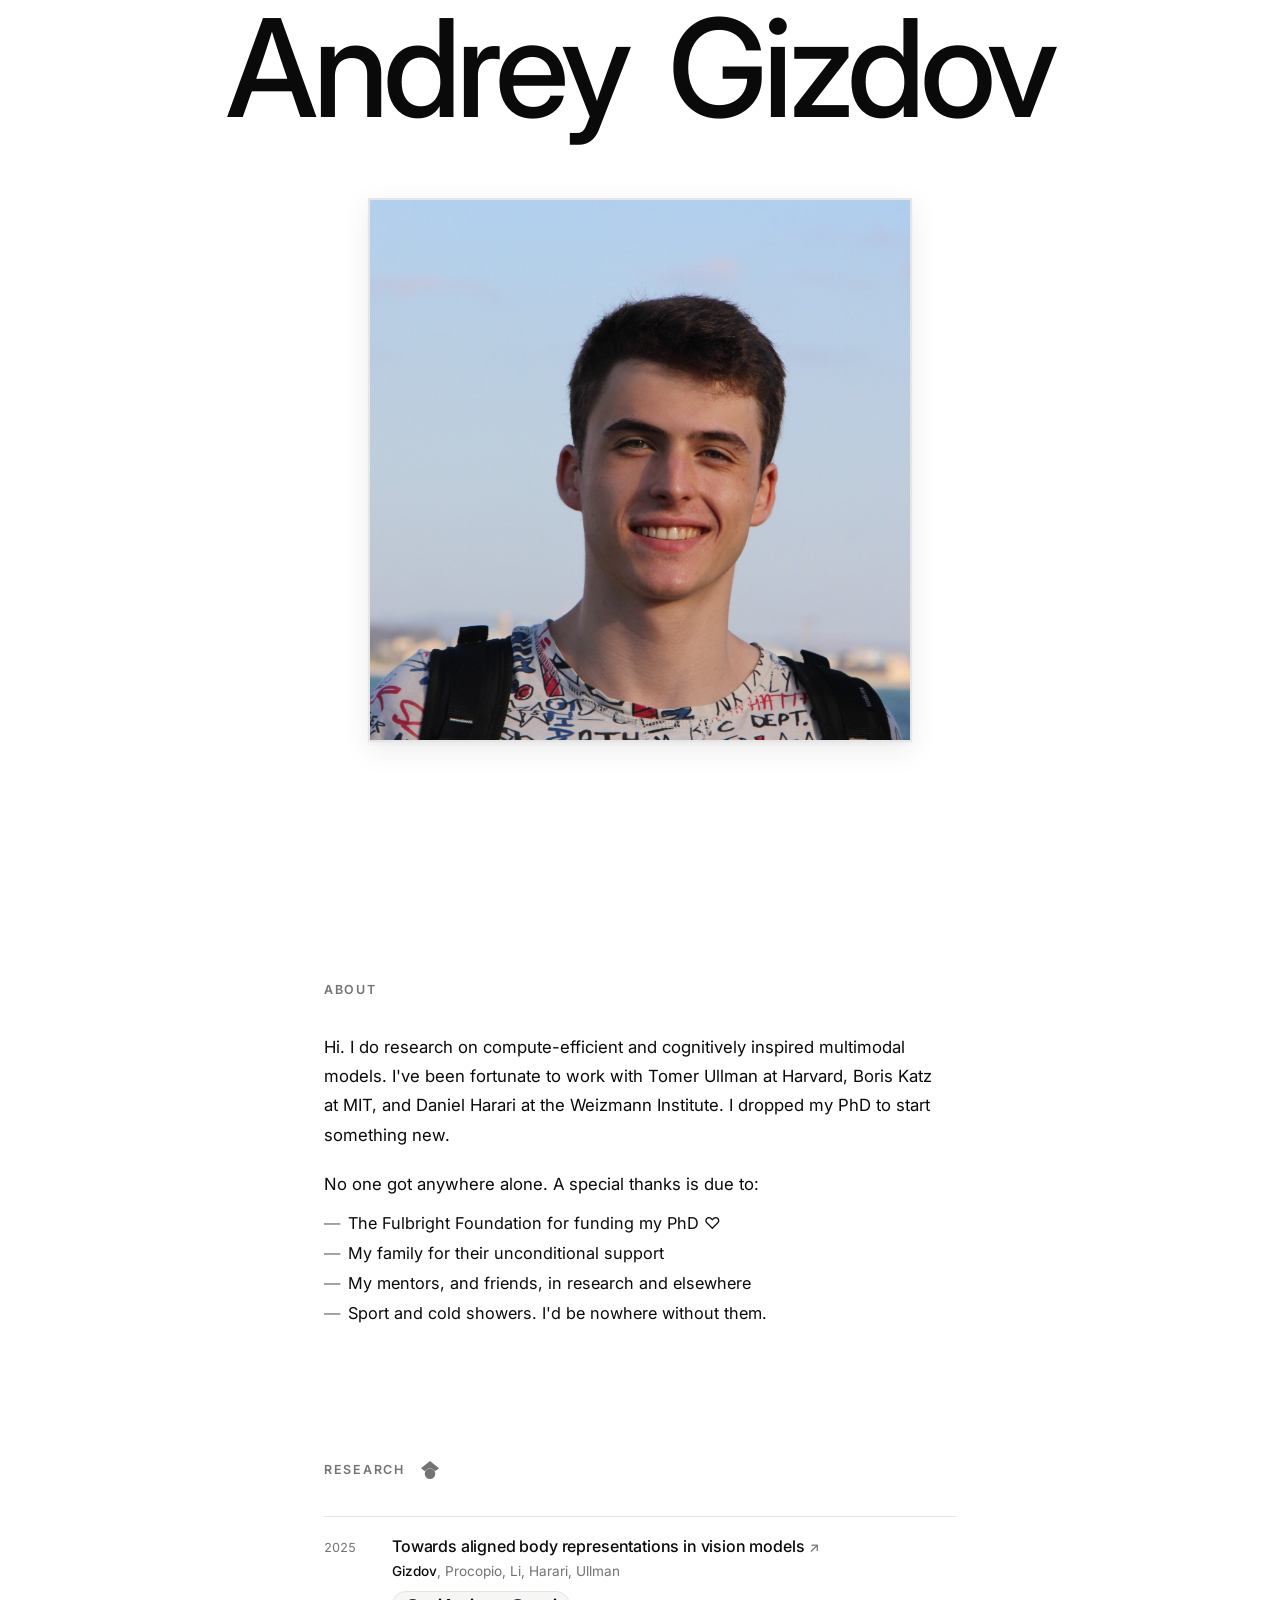
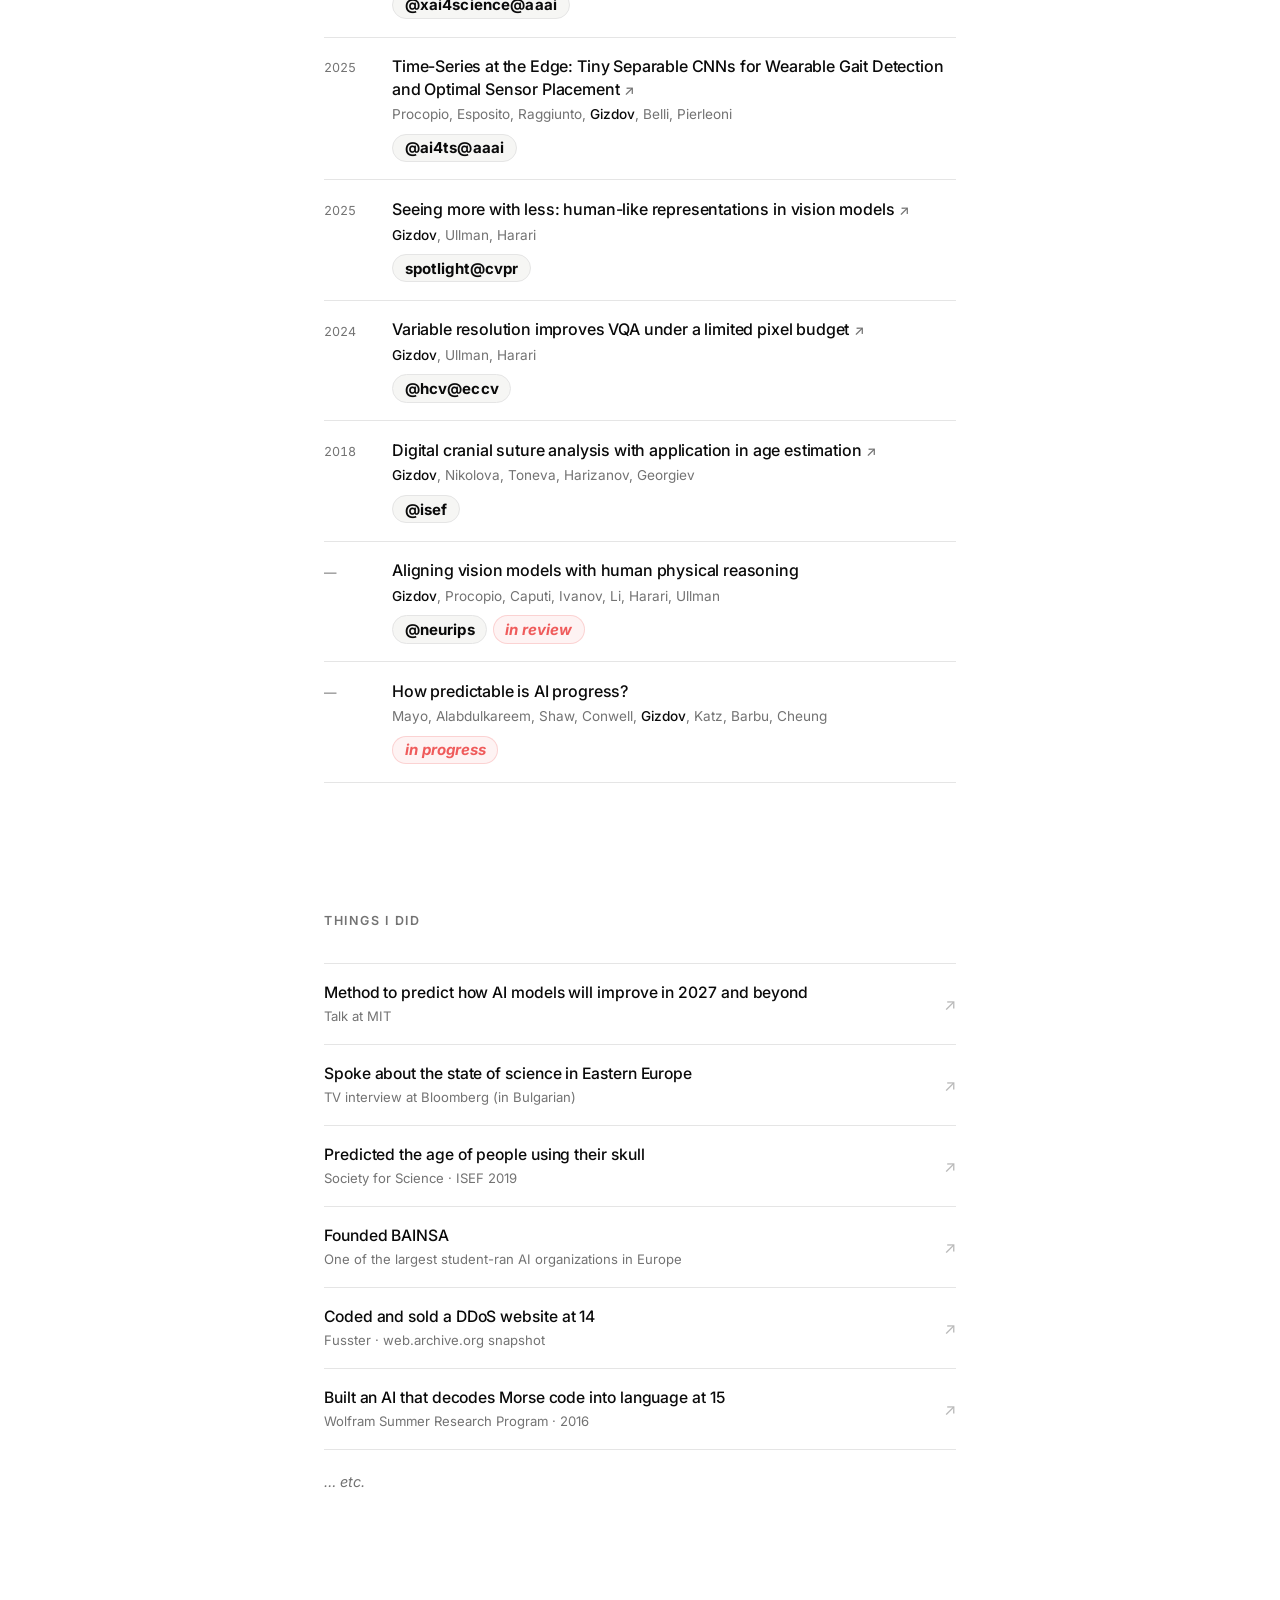
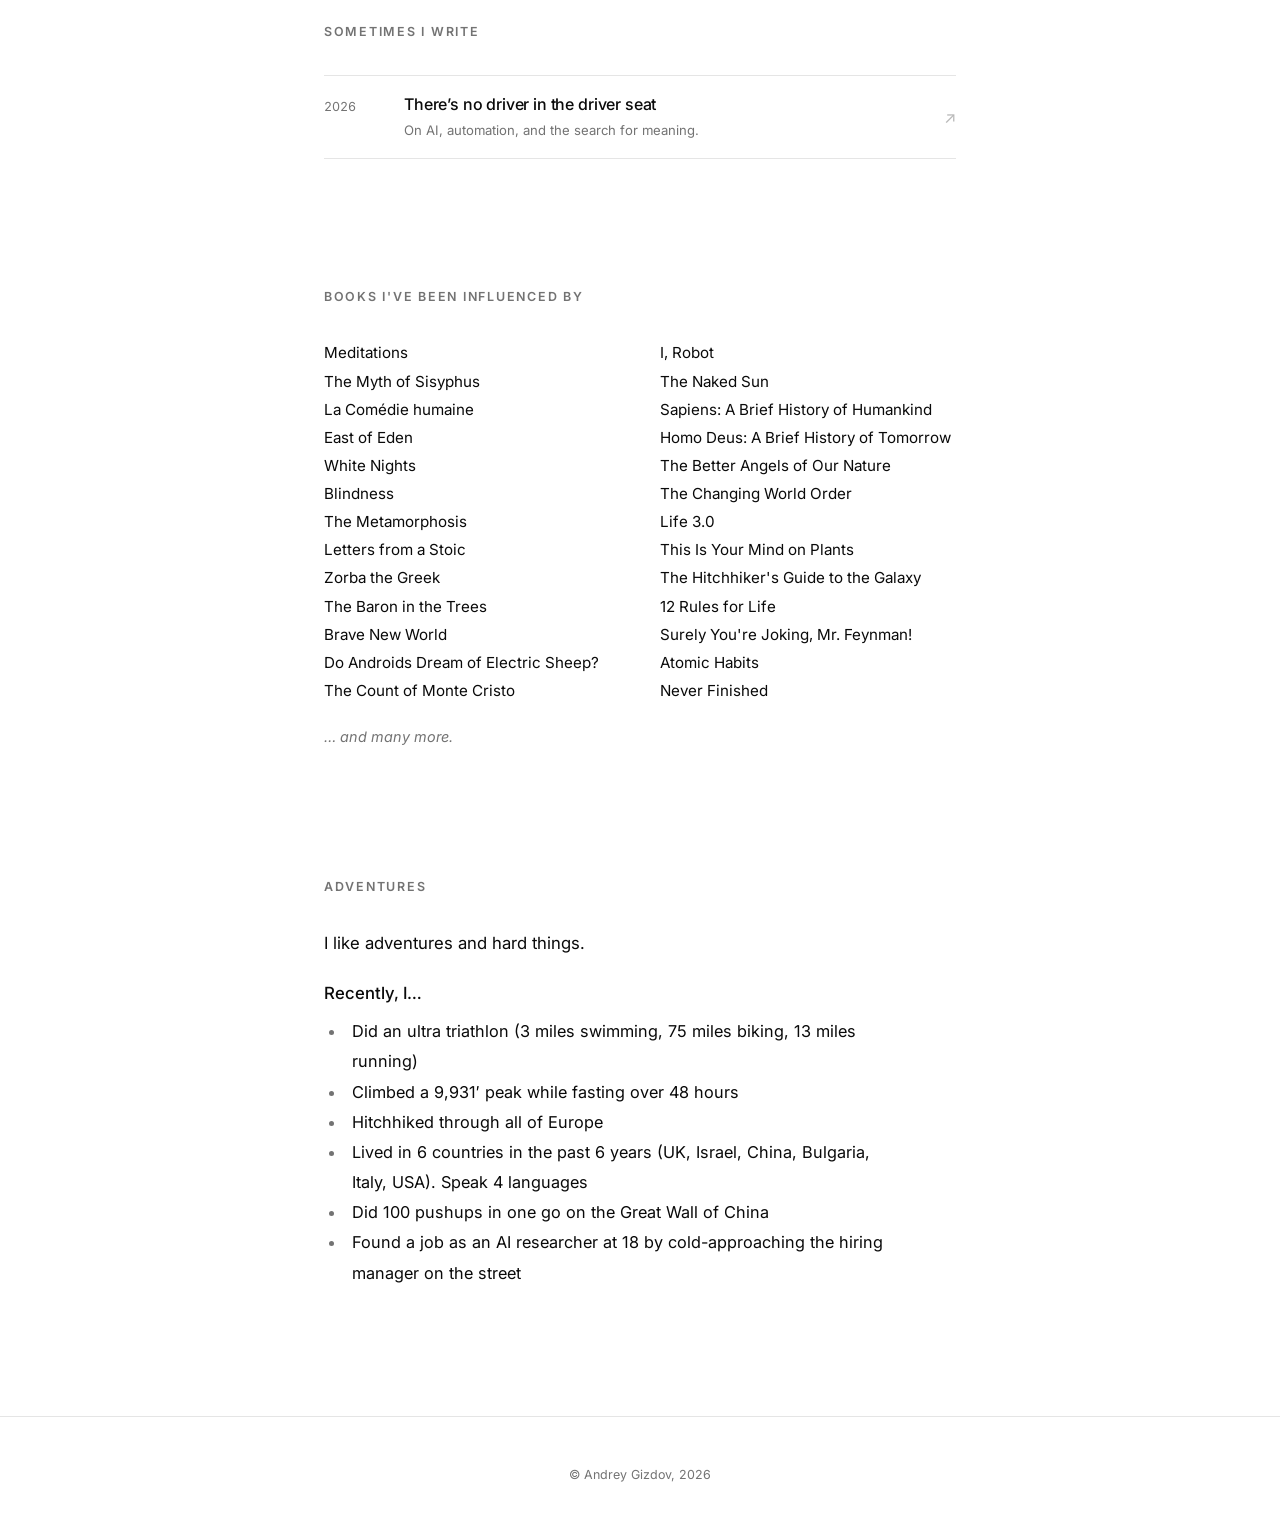
==== commit 1d095799: "Refactor navigation and layout in index.html for improved mobile responsiveness; adjust positioning " ====
--- a/index.html
+++ b/index.html
@@ -28,10 +28,10 @@
          Plain monospaced text links, terminal-style. -->
     <nav class="nav" id="nav" aria-label="Primary">
         <a href="#about">about</a>
-        <a href="#research">research</a>
-        <a href="#press">things</a>
+        <a href="#research" class="nav-desktop-only">research</a>
+        <a href="#press" class="nav-desktop-only">things</a>
         <a href="#blog">writing</a>
-        <a href="#books">books</a>
+        <a href="#books" class="nav-desktop-only">books</a>
         <a href="#adventures">adventures</a>
     </nav>
 
--- a/style.css
+++ b/style.css
@@ -45,6 +45,14 @@
     will-change: transform;
     padding: 0;
     /* transform and per-letter collapse are driven by JS */
+}
+
+@media (max-width: 640px) {
+    .name {
+        left: 50%;
+        right: auto;
+        transform-origin: top center;
+    }
 }
 .word { display: inline-block; }
 .keep { display: inline-block; }
@@ -97,17 +105,24 @@
     pointer-events: auto;
 }
 
-/* Phones: nav as a centred band below the collapsed AG (JS centres AG on ≤640px). */
+/* Phones: nav as a centred band below the collapsed AG (≤640px: three links only). */
 @media (max-width: 640px) {
+    .hero {
+        height: auto;
+        min-height: 0;
+        padding: 5.2rem 1rem 1.35rem;
+    }
+    .hero-photo {
+        width: min(calc(100vw - 2rem), 500px);
+    }
     .nav {
         top: calc(env(safe-area-inset-top, 0px) + 3rem);
         left: 0.65rem;
         right: 0.65rem;
         justify-content: center;
-        flex-wrap: wrap;
-        row-gap: .5rem;
-        column-gap: .85rem;
-        font-size: .74rem;
+        flex-wrap: nowrap;
+        gap: 1.35rem;
+        font-size: .78rem;
         transform: translate3d(0, -250%, 0);
         max-width: none;
     }
@@ -121,9 +136,9 @@
         display: inline-flex;
         align-items: center;
     }
-    /* Anchor jumps clear the taller stacked header */
+    /* Anchor jumps clear header (single-line nav). */
     #about, #research, #press, #blog, #books, #adventures {
-        scroll-margin-top: 130px;
+        scroll-margin-top: 112px;
     }
 }
 .nav a {
@@ -137,17 +152,24 @@
 .nav a:hover { color: var(--dim); }
 .nav a.active { font-weight: 700; }
 
+/* Slim nav on phones; full list from tablet up. */
+@media (max-width: 640px) {
+    .nav-desktop-only {
+        display: none !important;
+    }
+}
+
 /* ── Hero: scroll room for the name collapse + square portrait ──
    The photo is a true square (same width & height); image is square-cropped
    inside with object-fit. It enters from the right and settles in the centre. */
 .hero {
     position: relative;
-    height: 100vh;
-    min-height: 540px;
+    height: min(100vh, 980px);
+    min-height: 620px;
     display: flex;
     justify-content: center;
-    align-items: flex-end;
-    padding: 0 1.5rem 2.5rem;
+    align-items: flex-start;
+    padding: clamp(11rem, 22vh, 14rem) 1.5rem 2.5rem;
     box-sizing: border-box;
 }
 .hero-photo {
@@ -284,13 +306,13 @@
 }
 .papers .venue .chip {
     display: inline-block;
-    font-size: .68rem;
-    font-weight: 600;
-    letter-spacing: .03em;
+    font-size: .94rem;
+    font-weight: 700;
+    letter-spacing: .01em;
     color: var(--ink);
     background: #f6f6f4;
     border: 1px solid var(--line);
-    padding: .28rem .6rem;
+    padding: .35rem .72rem;
     border-radius: 999px;
     white-space: nowrap;
     text-decoration: none;
@@ -610,8 +632,8 @@
     .essay-floating-image {
         top: 5.5rem;
         right: 2.5rem;
-        width: 240px;
-        max-width: 22vw;
+        width: 300px;
+        max-width: 28vw;
         transform: translateY(12px);
     }
     .essay-floating-image.visible {
@@ -678,9 +700,7 @@
 /* On medium / smaller viewports the left-biased layout doesn't fit, so we re-center. */
 @media (max-width: 1180px) {
     .essay { margin: 0 auto; }
-    body.essay-page .essay {
-        transition: padding-top .45s var(--ease);
-    }
+    /* No transition on padding-top: animating it fights scroll and feels like a sling when the banner closes. */
     body.essay-page.essay-craft-banner-visible .essay {
         padding-top: calc(6rem + min(38vh, 260px));
     }
@@ -720,10 +740,12 @@
     .section { padding: 3.5rem 1.25rem; }
     .books { columns: 1; }
     .hero {
-        padding: 0 1.25rem 1.75rem;
+        height: auto;
+        min-height: 0;
+        padding: 4.8rem 1rem 1.3rem;
     }
     .hero-photo {
-        width: min(calc(100vw - 2.5rem), 544px);
+        width: min(calc(100vw - 2rem), 500px);
     }
 }
 
@@ -755,12 +777,14 @@
 @media (prefers-reduced-motion: reduce) and (max-width: 640px) {
     .name {
         left: 50% !important;
+        transform-origin: top center !important;
         transform: translate3d(-50%, 0.75rem, 0) scale(0.22) !important;
     }
 }
 
 /* Print */
 @media print {
+    .nav-desktop-only { display: unset !important; }
     .name, .nav { position: static !important; transform: none !important; opacity: 1 !important; }
     .rest, .gap { max-width: none !important; opacity: 1 !important; width: auto !important; }
     .hero { display: none; }
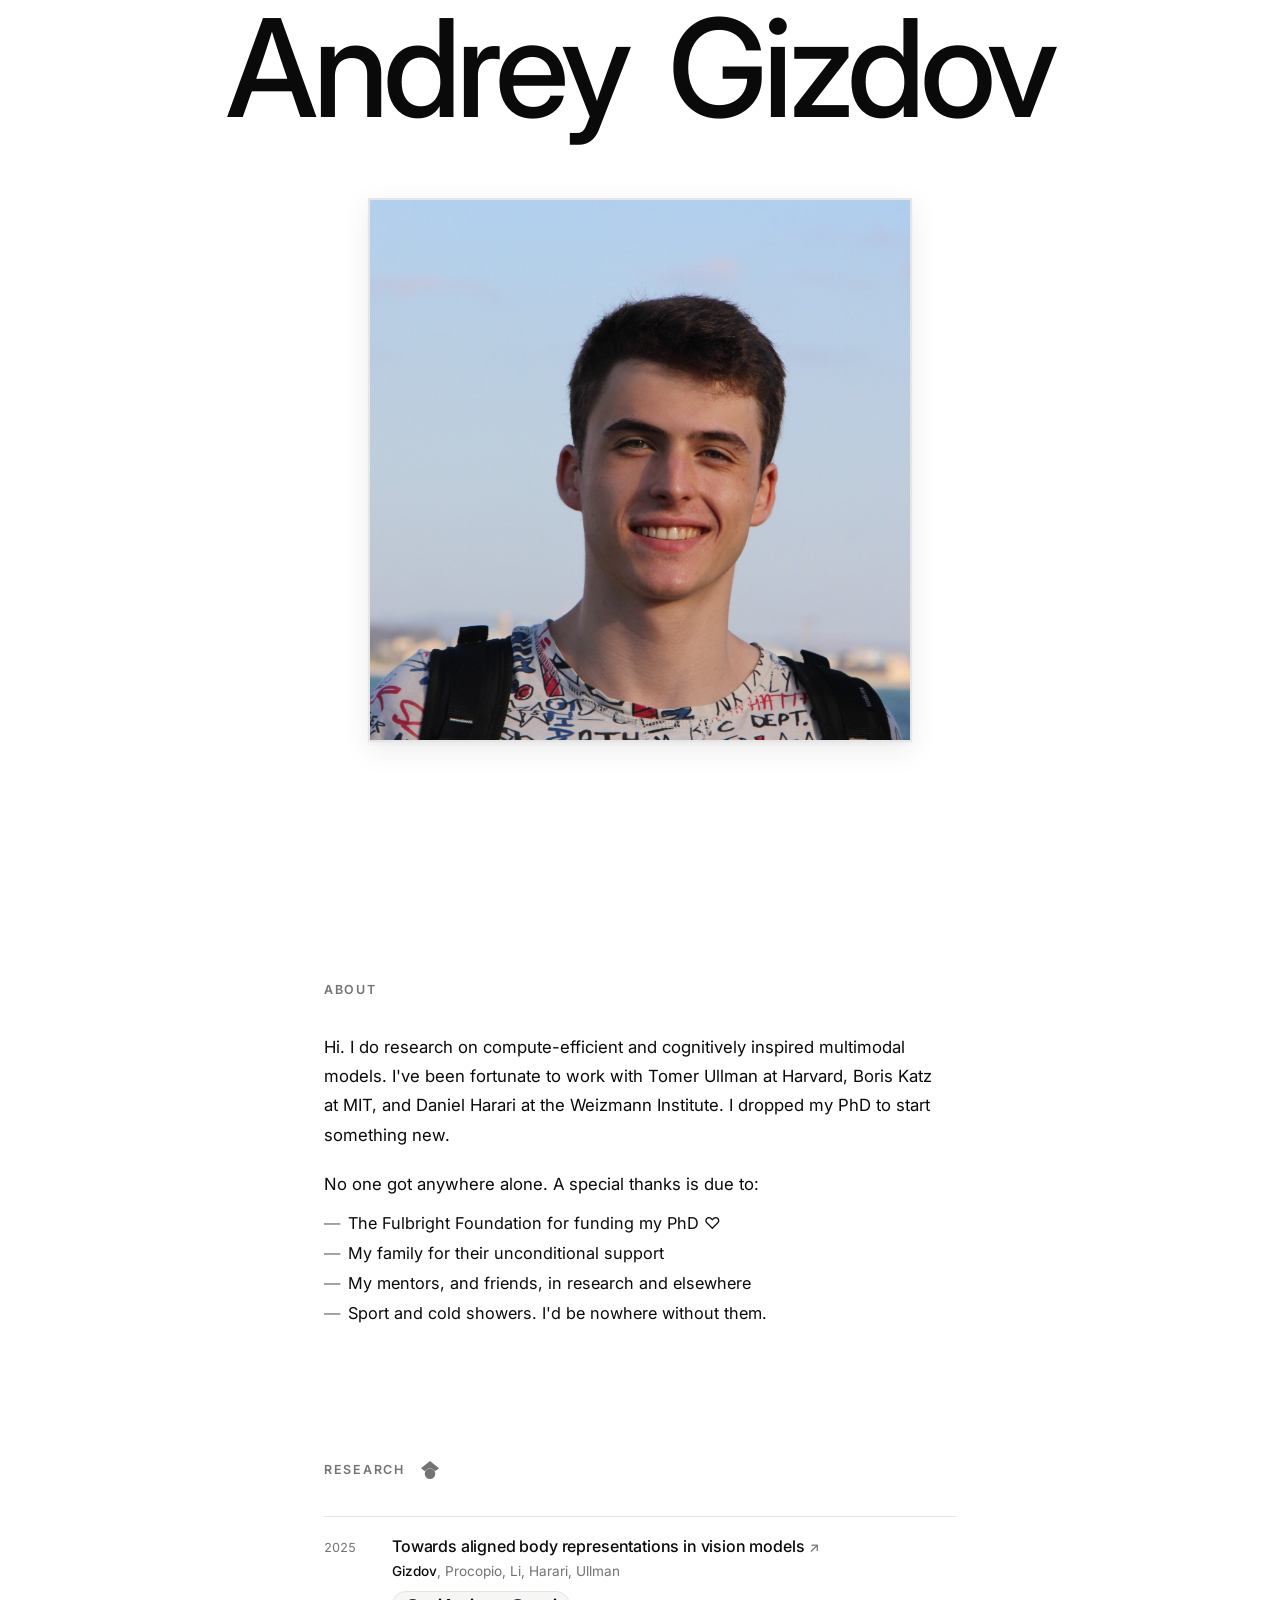
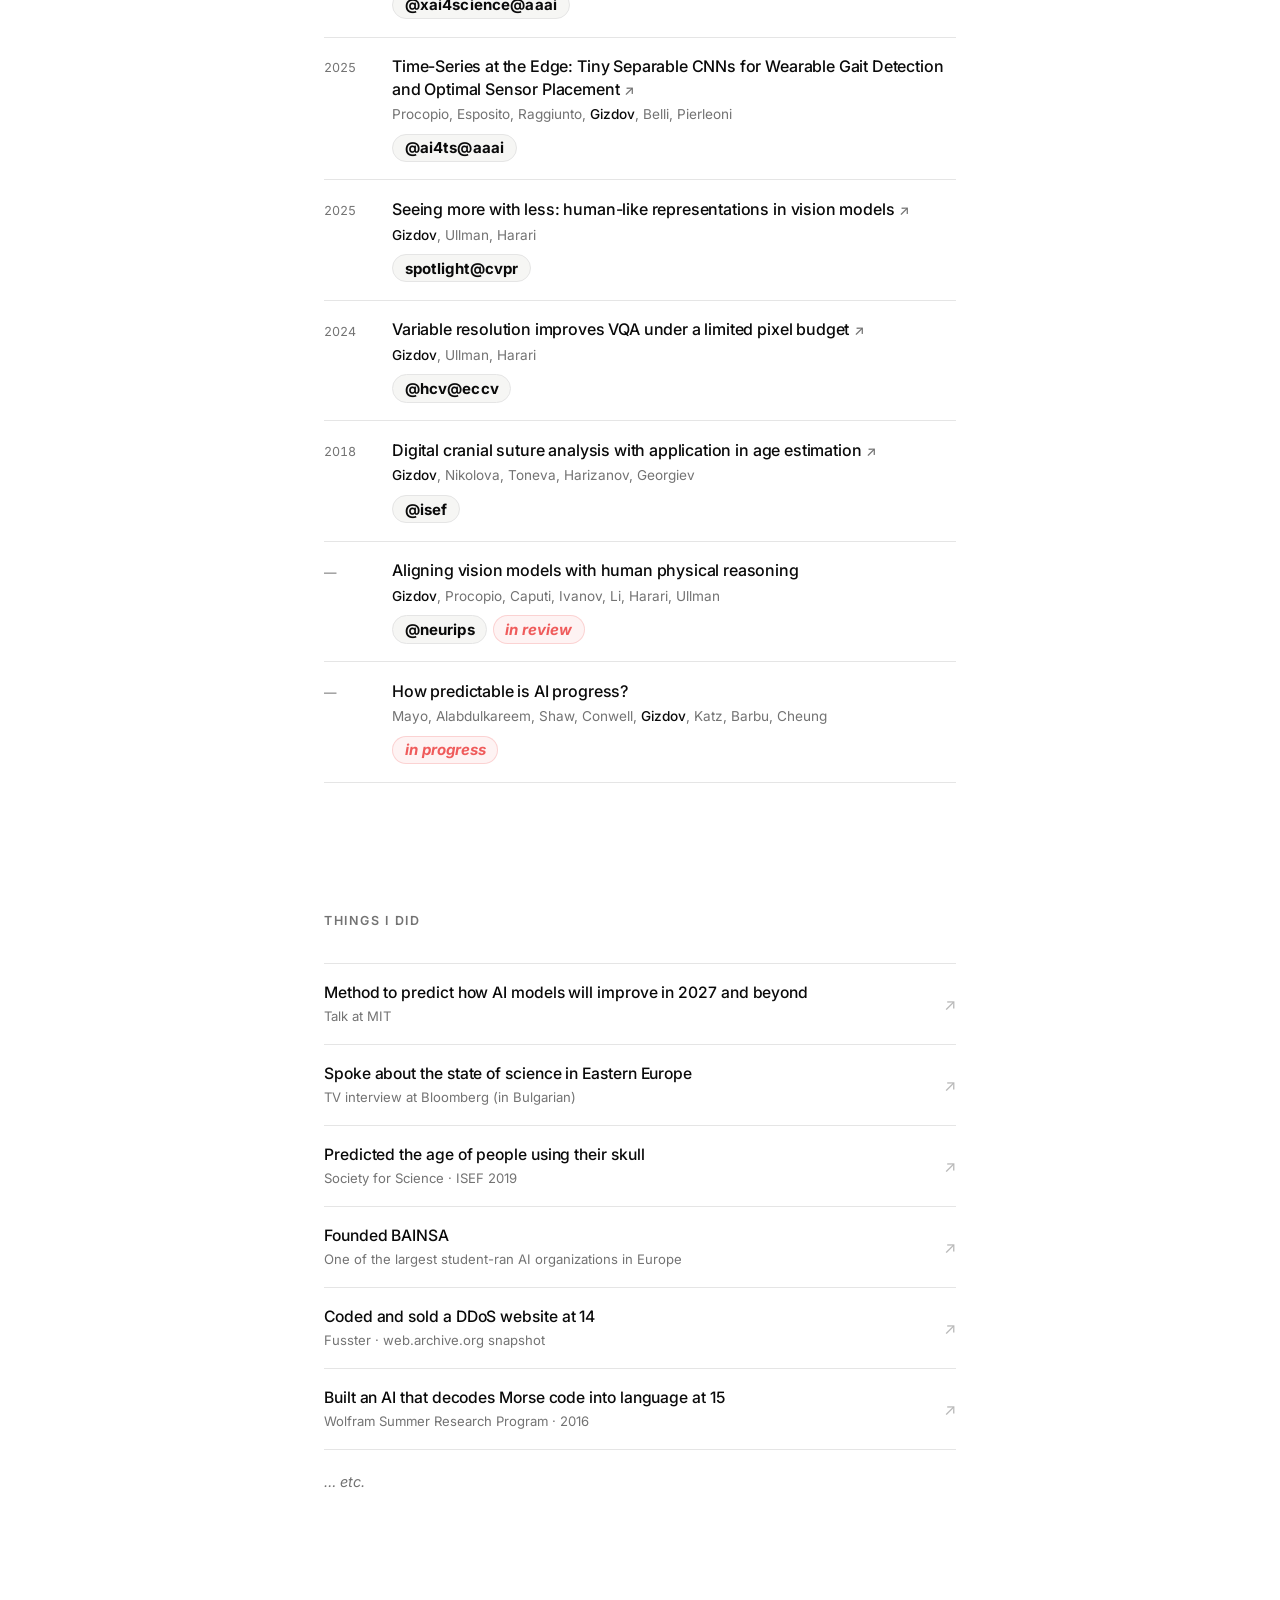
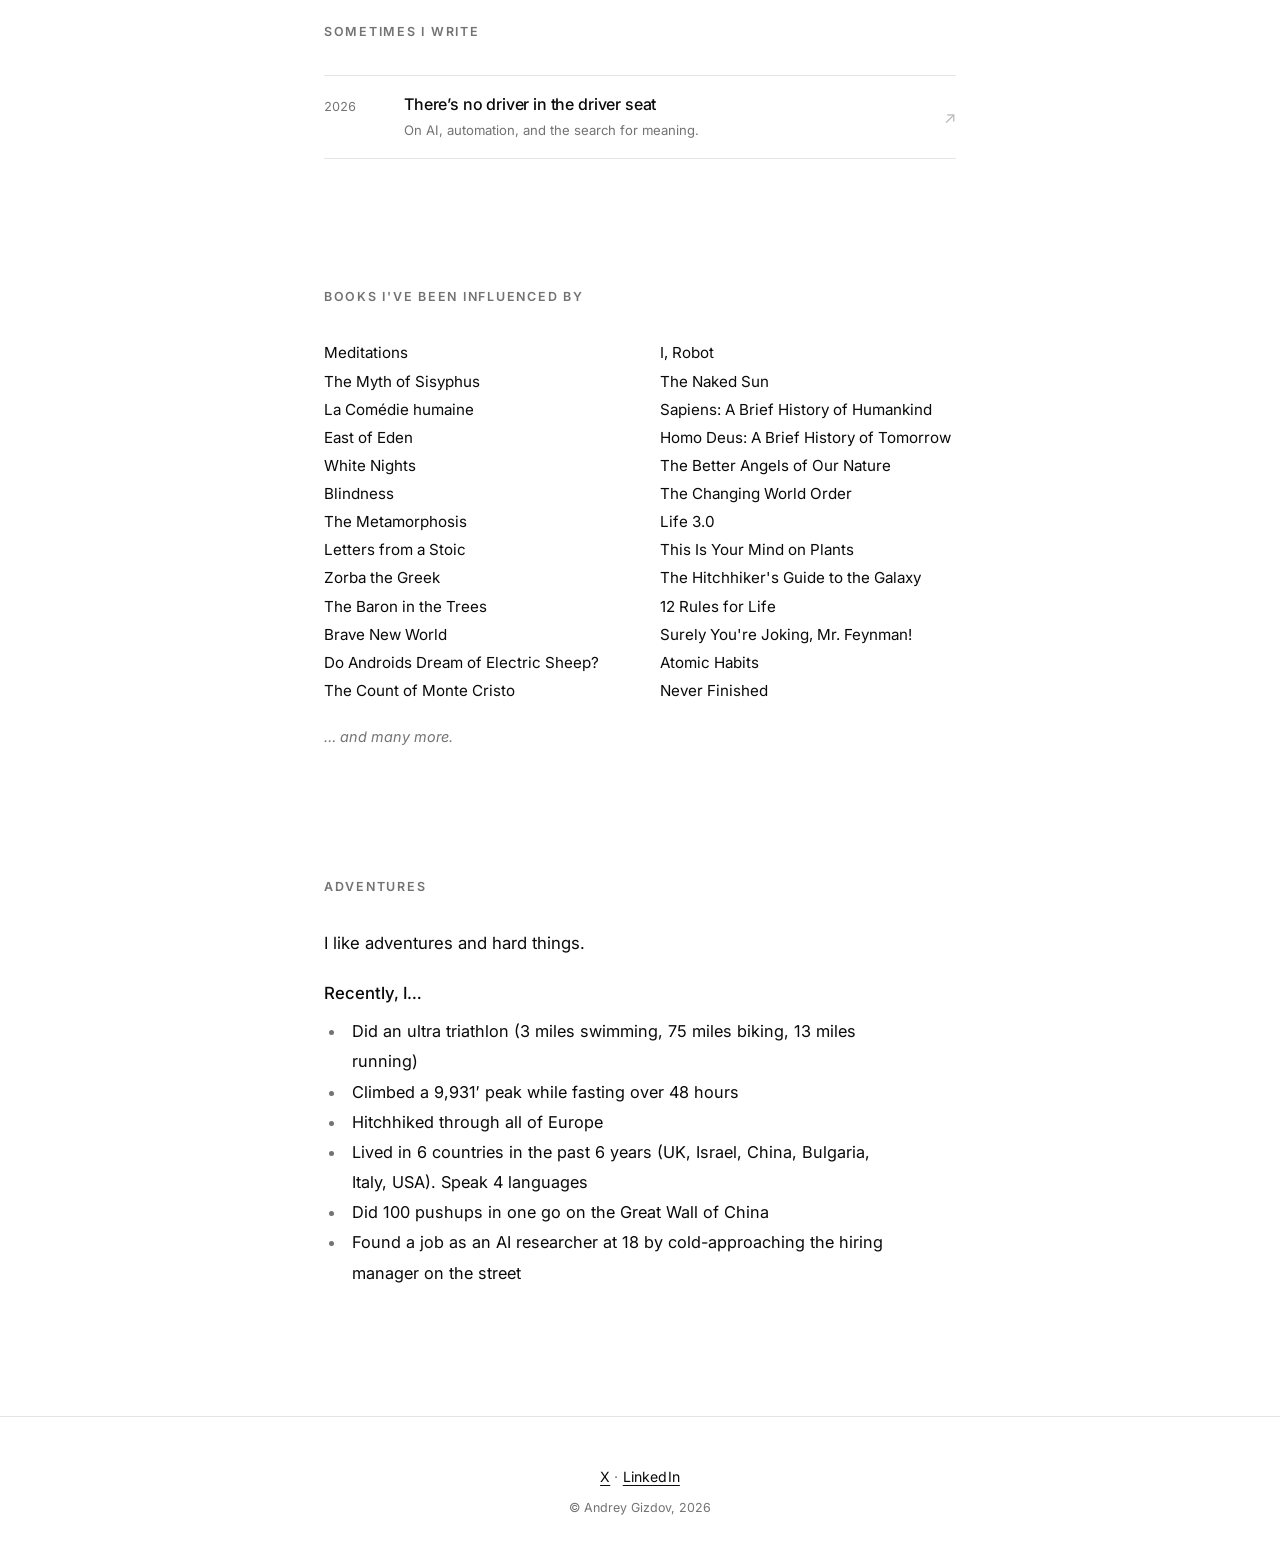
==== commit c59a0150: "Add footer social links in index.html and style.css; enhance footer styling for improved visibility " ====
--- a/index.html
+++ b/index.html
@@ -246,6 +246,11 @@
     </main>
 
     <footer class="footer">
+        <p class="footer-socials">
+            <a href="https://x.com/andreygizdov" target="_blank" rel="noopener">X</a>
+            <span aria-hidden="true">·</span>
+            <a href="https://www.linkedin.com/in/andreygizdov/" target="_blank" rel="noopener">LinkedIn</a>
+        </p>
         <p>© Andrey Gizdov, 2026</p>
     </footer>
 
--- a/style.css
+++ b/style.css
@@ -513,6 +513,17 @@
     margin-top: 3rem;
     border-top: 1px solid var(--line);
 }
+.footer-socials {
+    margin-bottom: .6rem;
+    font-size: .88rem;
+    letter-spacing: .01em;
+}
+.footer-socials a {
+    color: var(--ink);
+    text-decoration: underline;
+    text-underline-offset: 3px;
+}
+.footer-socials a:hover { color: var(--dim); }
 
 /* ════════════════════════════════════════════
    Essay page (e.g. /the-driver/)
@@ -700,10 +711,6 @@
 /* On medium / smaller viewports the left-biased layout doesn't fit, so we re-center. */
 @media (max-width: 1180px) {
     .essay { margin: 0 auto; }
-    /* No transition on padding-top: animating it fights scroll and feels like a sling when the banner closes. */
-    body.essay-page.essay-craft-banner-visible .essay {
-        padding-top: calc(6rem + min(38vh, 260px));
-    }
 }
 
 @media (max-width: 720px) {
@@ -712,9 +719,6 @@
         padding-left: 1.5rem;
         padding-right: 1.5rem;
         padding-bottom: 3rem;
-    }
-    body.essay-page.essay-craft-banner-visible .essay {
-        padding-top: calc(5.5rem + min(38vh, 260px));
     }
     .essay h1 { font-size: 1.85rem; }
     .essay p {
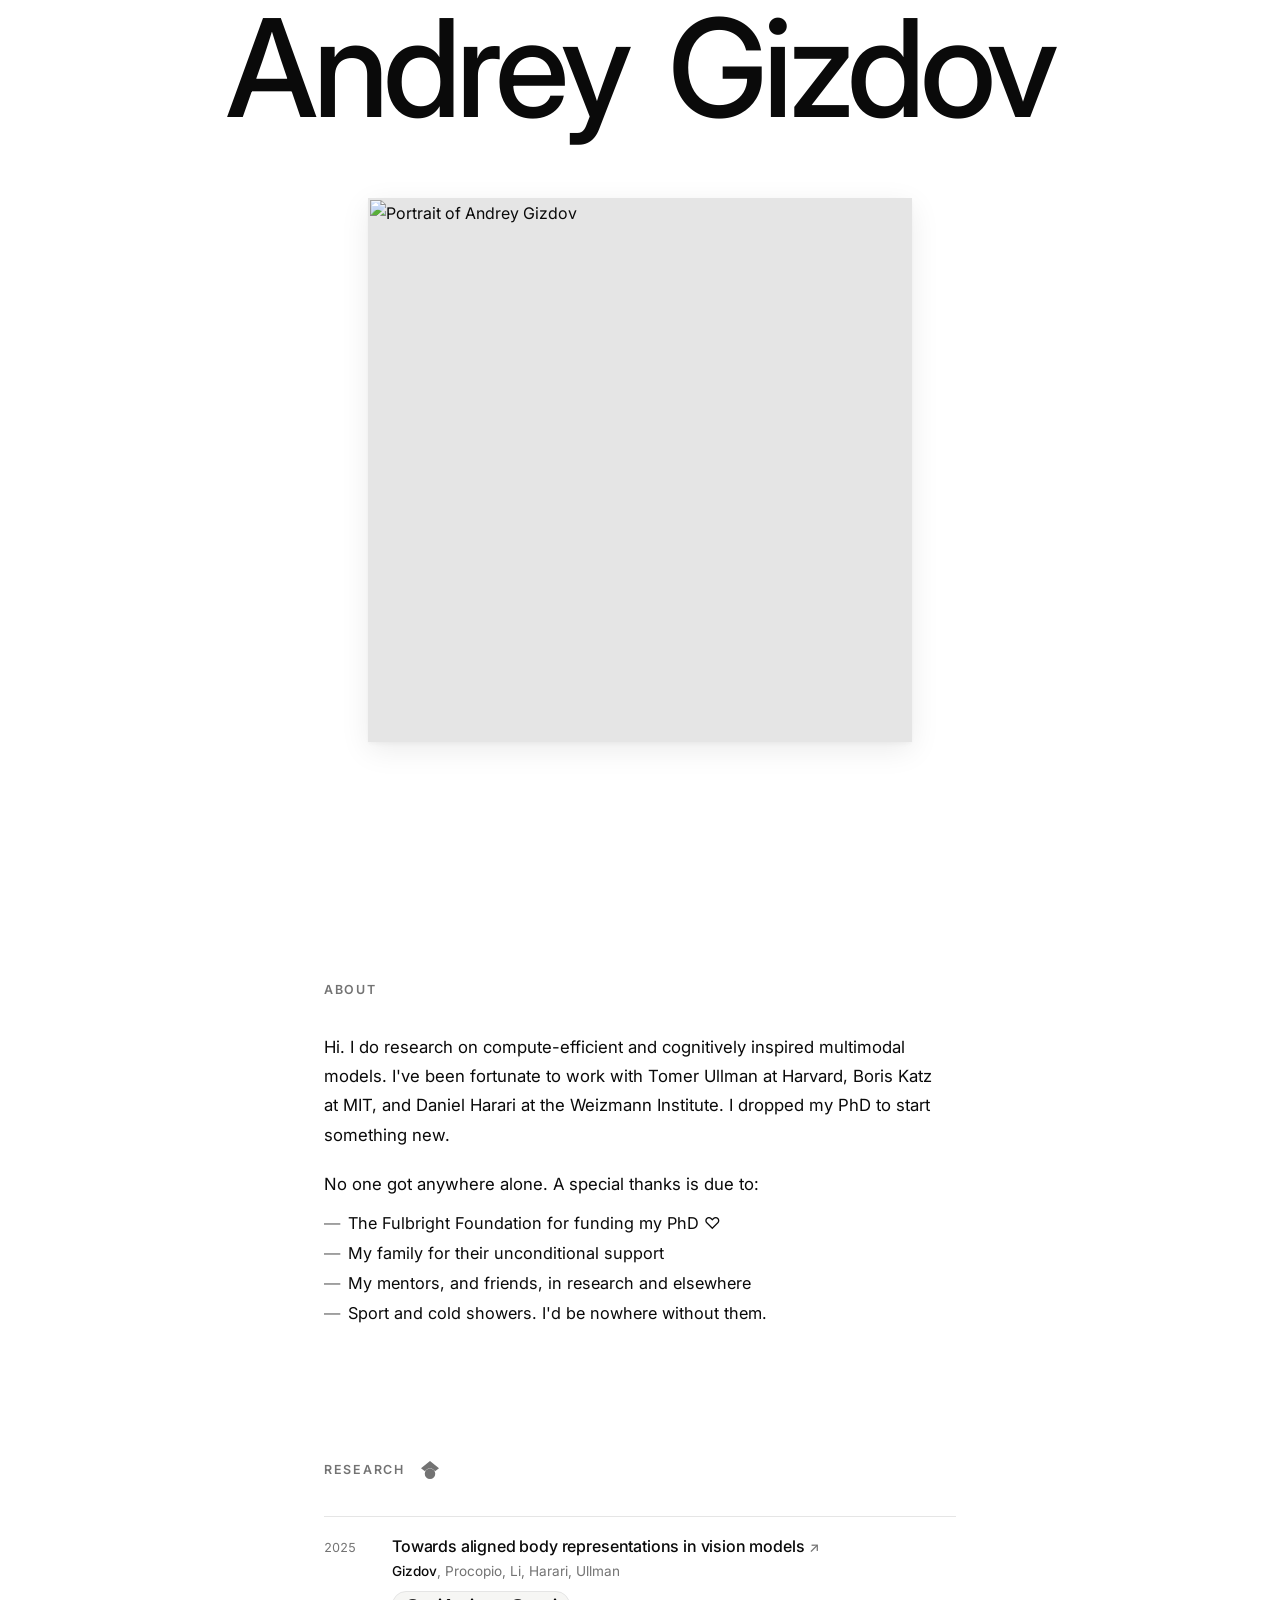
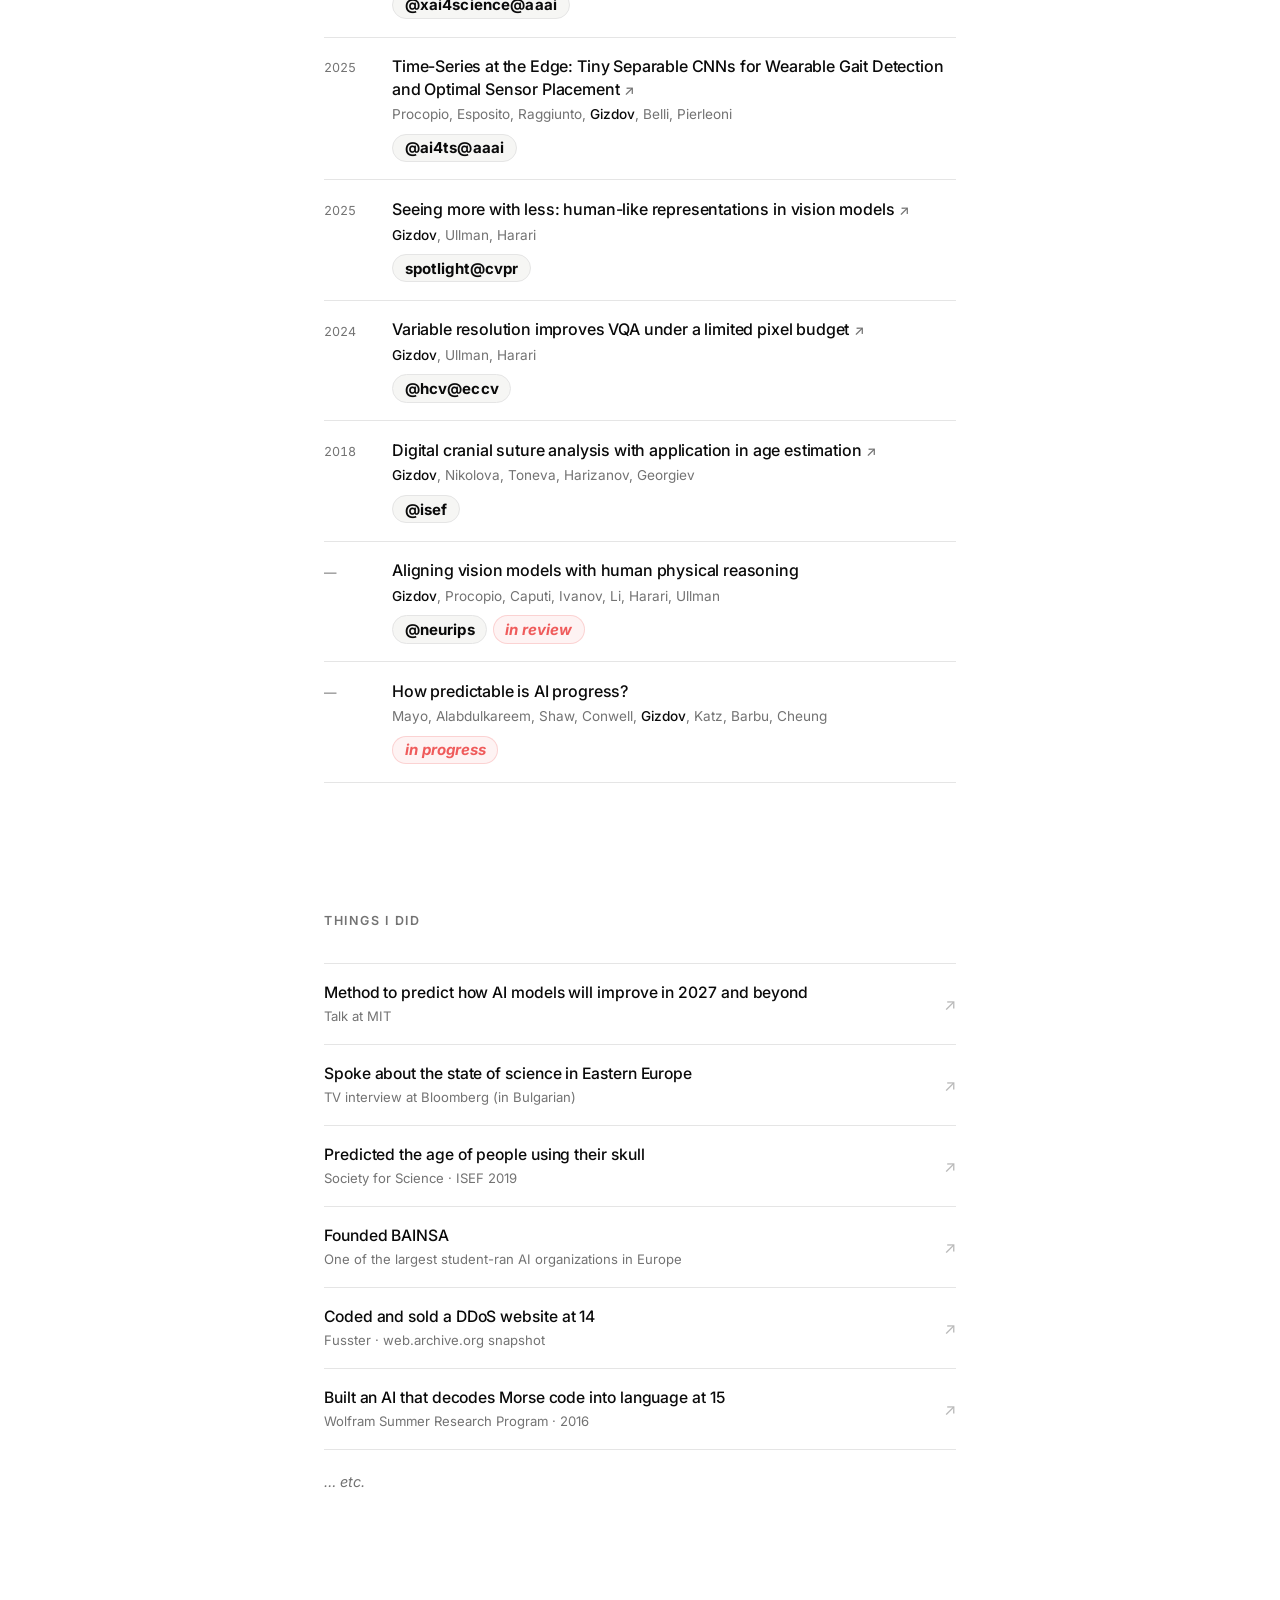
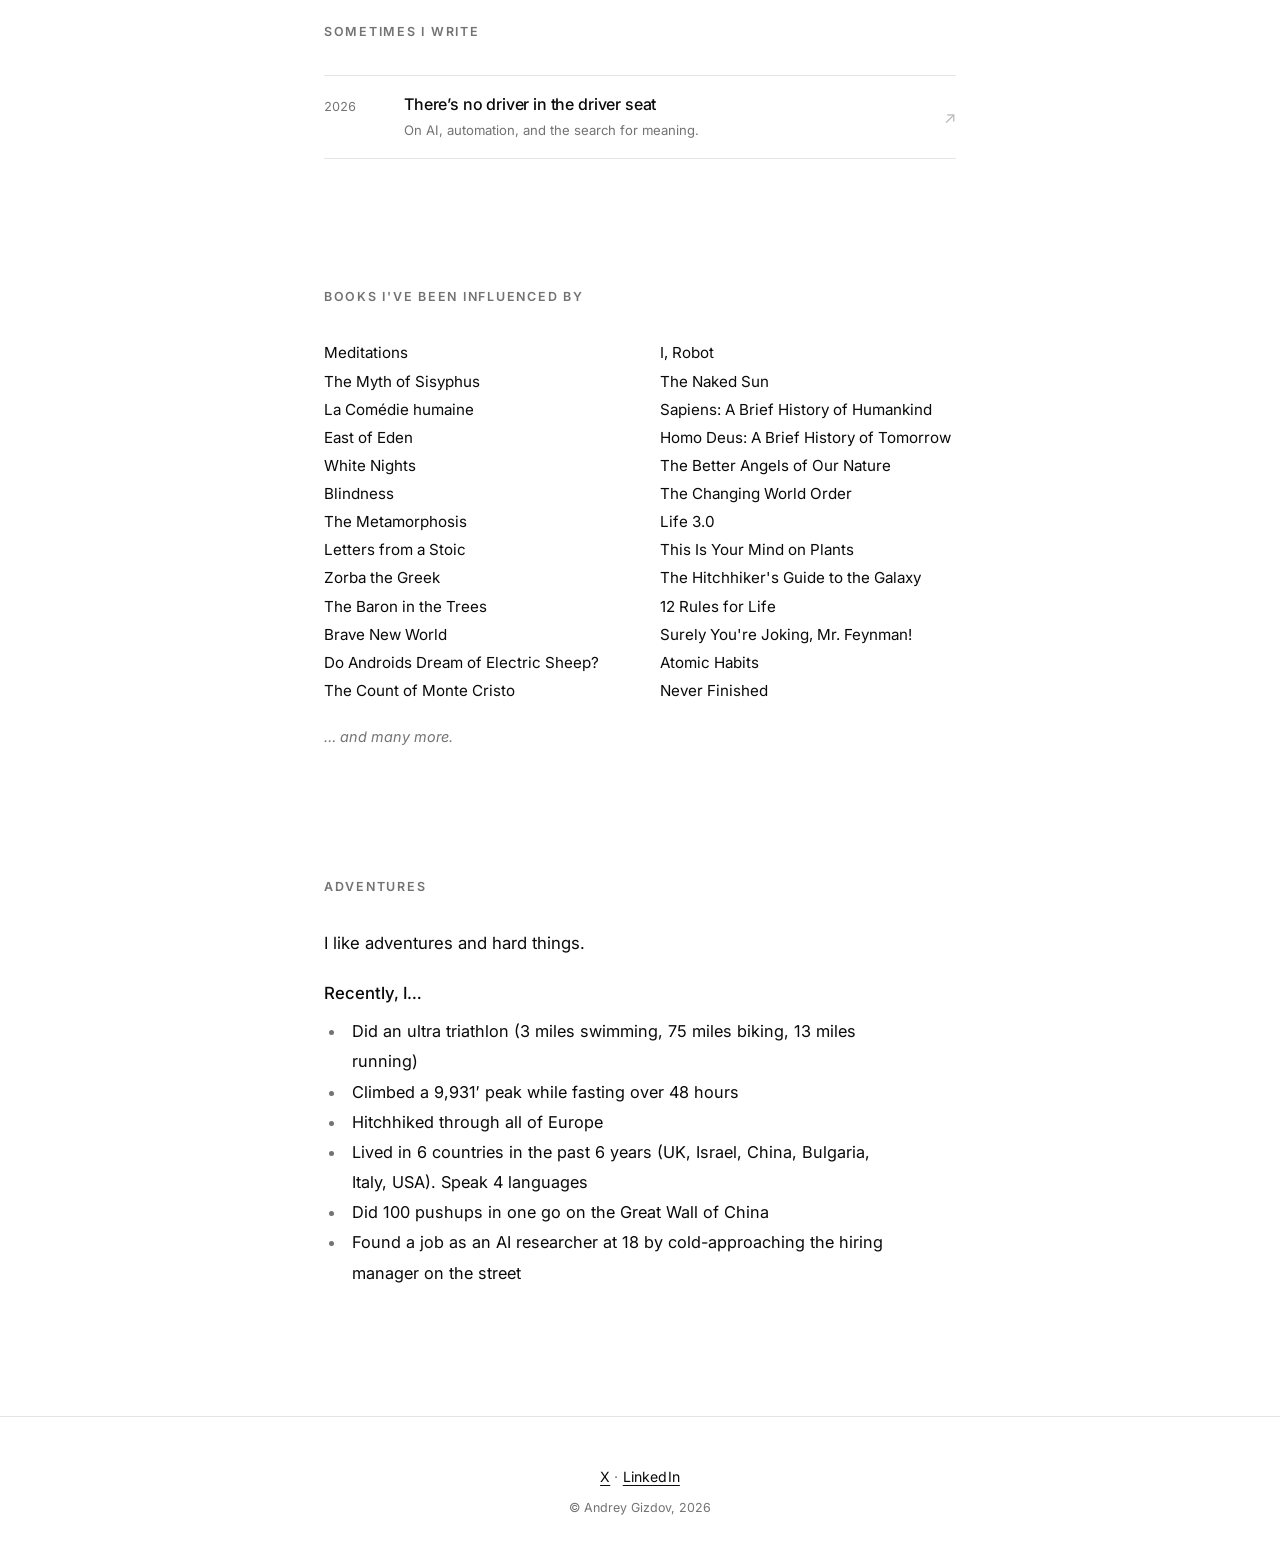
==== commit 5e0e7f90: "Updated profile pic" ====
--- a/index.html
+++ b/index.html
@@ -39,7 +39,7 @@
         <!-- Hero: scroll room for the name collapse + portrait at the bottom of the first screen. -->
         <section class="hero" aria-label="Introduction">
             <div class="hero-photo">
-                <img src="assets/profile-pic.jpg" width="800" height="800" alt="Portrait of Andrey Gizdov" decoding="async" fetchpriority="high">
+                <img src="profile_pic_2.jpg" width="800" height="800" alt="Portrait of Andrey Gizdov" decoding="async" fetchpriority="high">
             </div>
         </section>
 
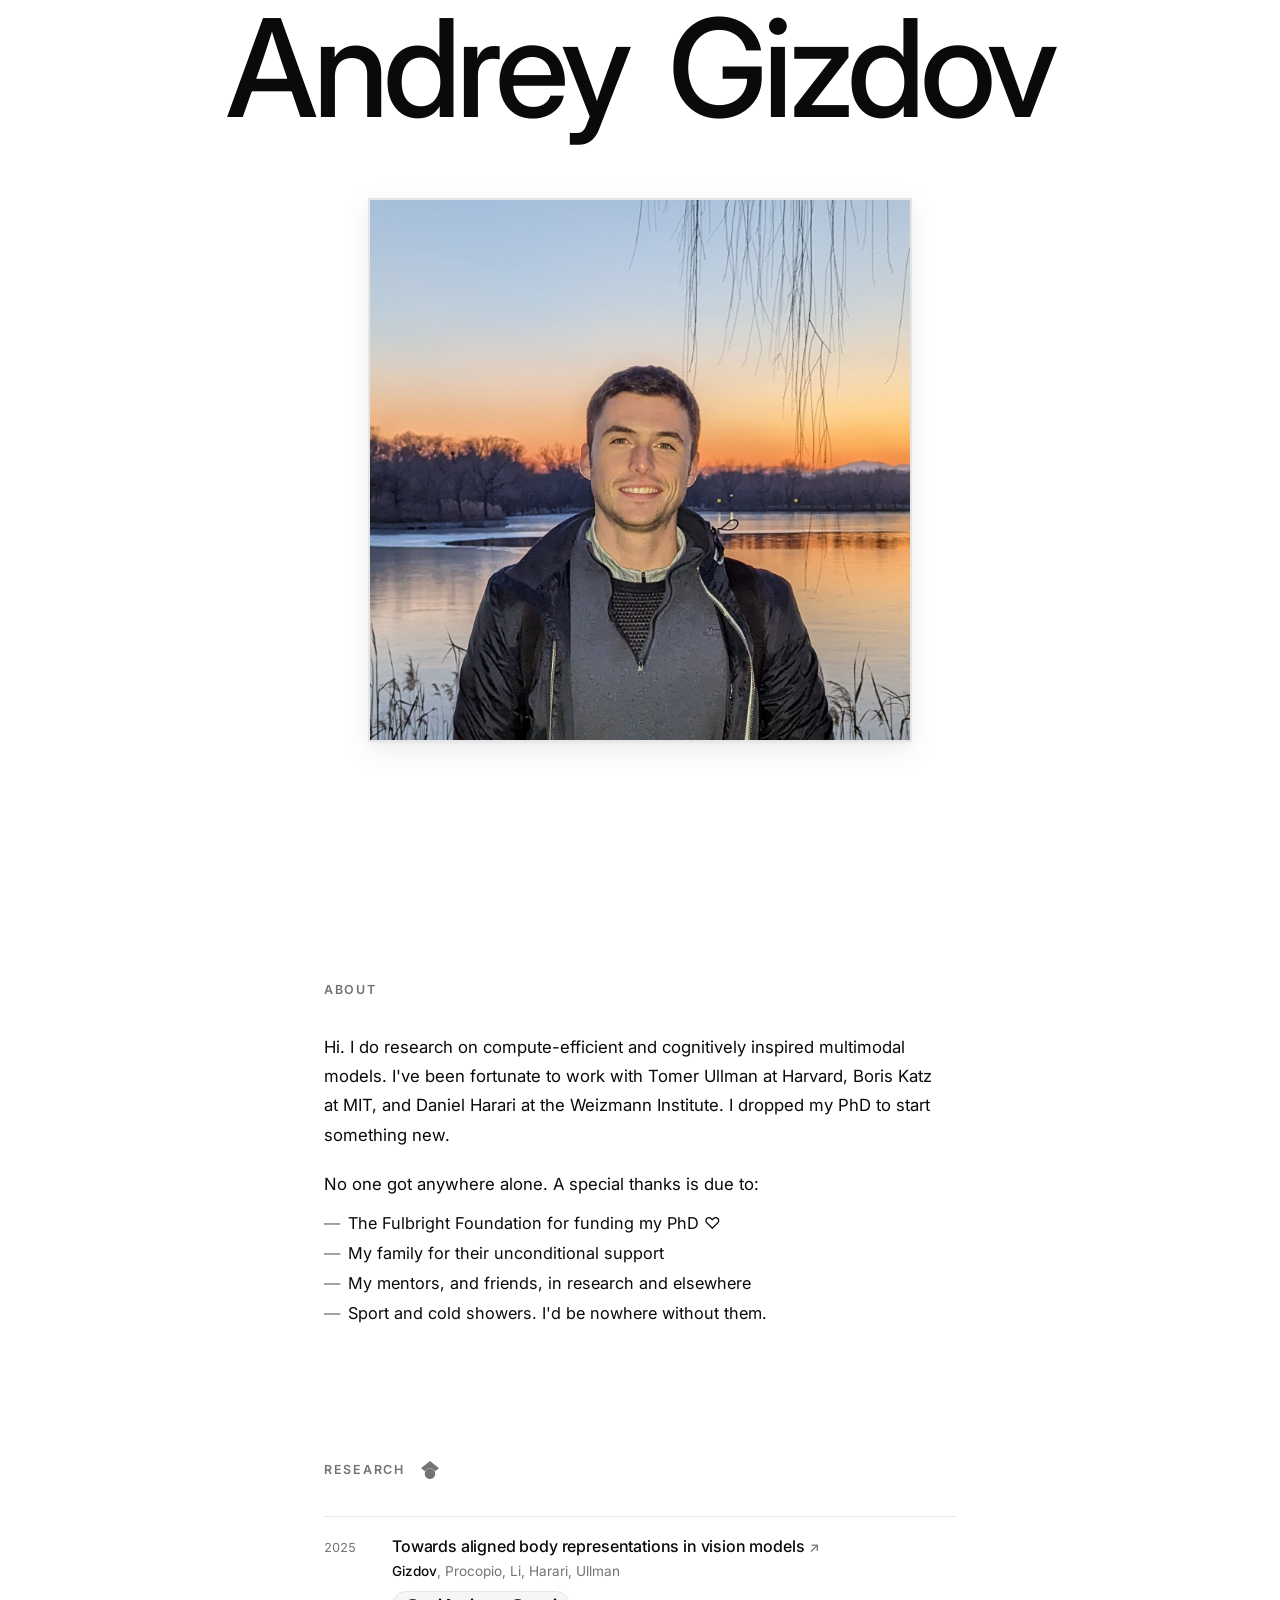
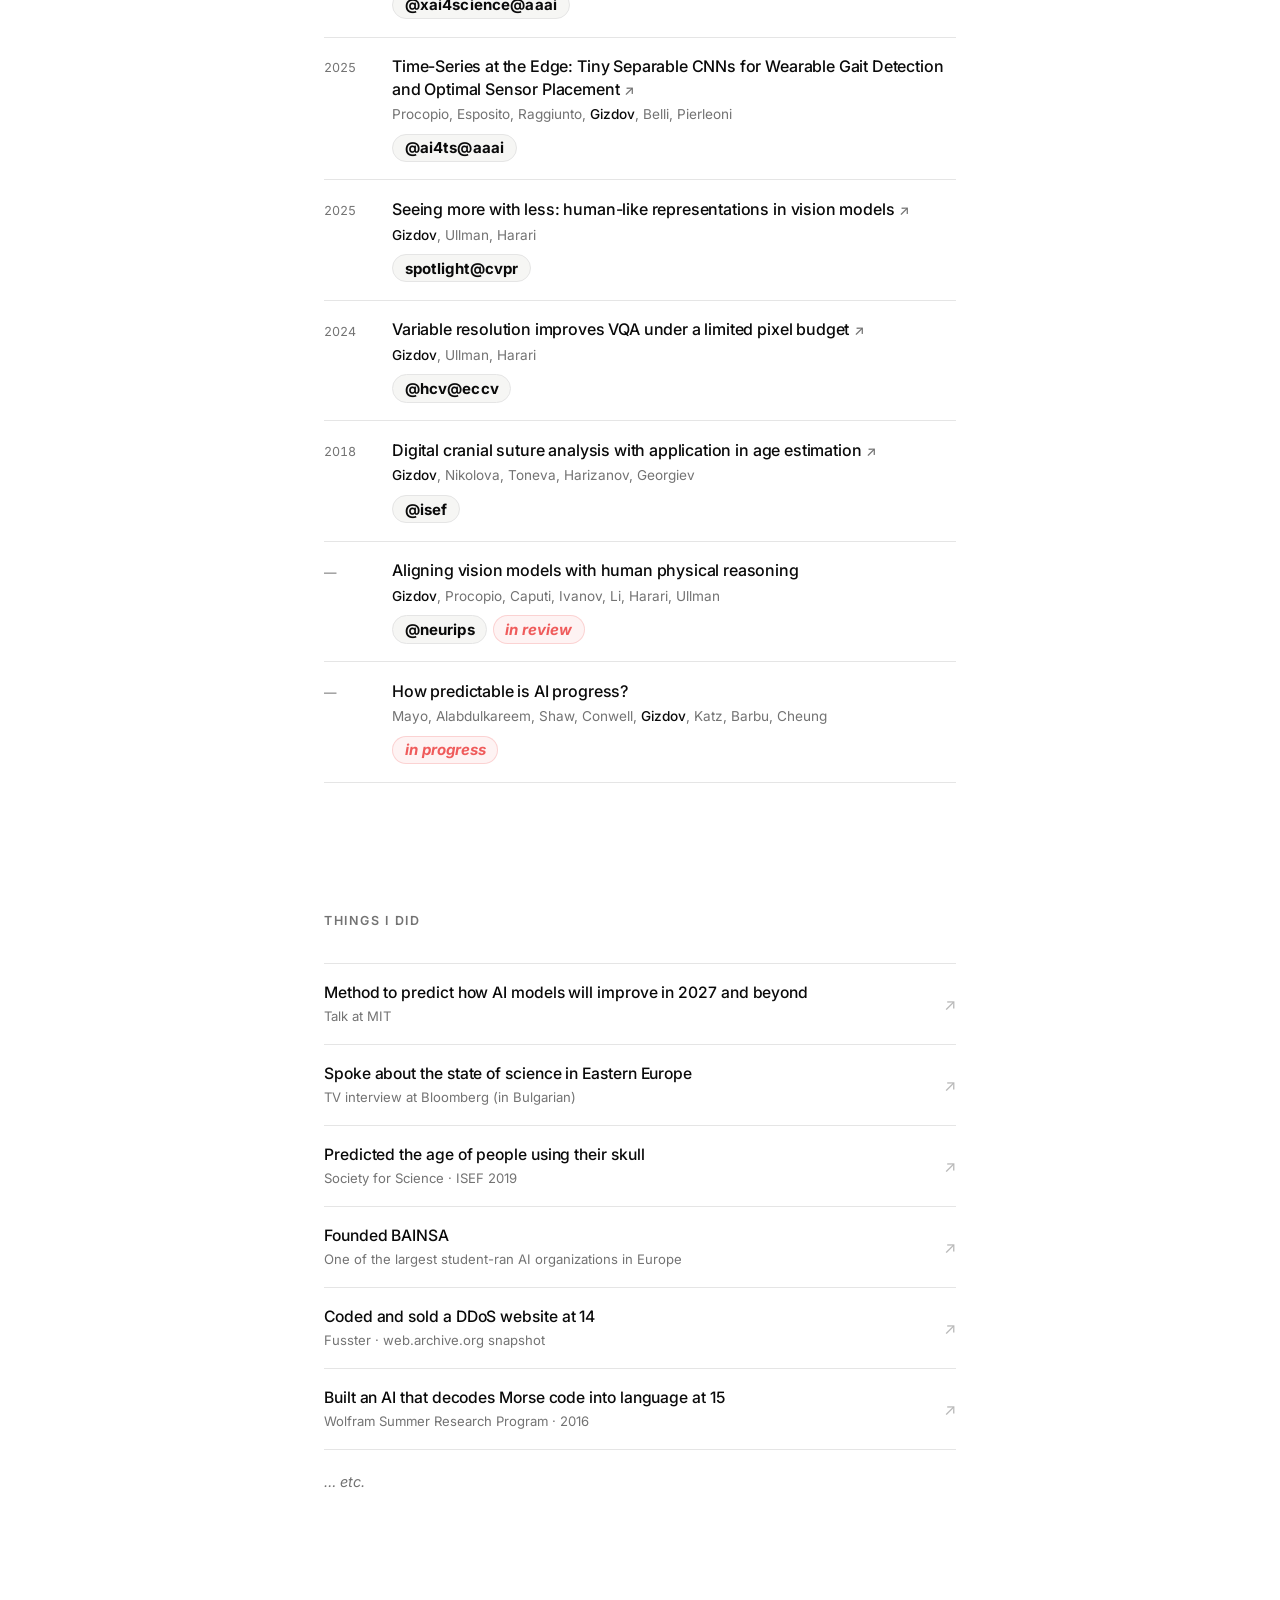
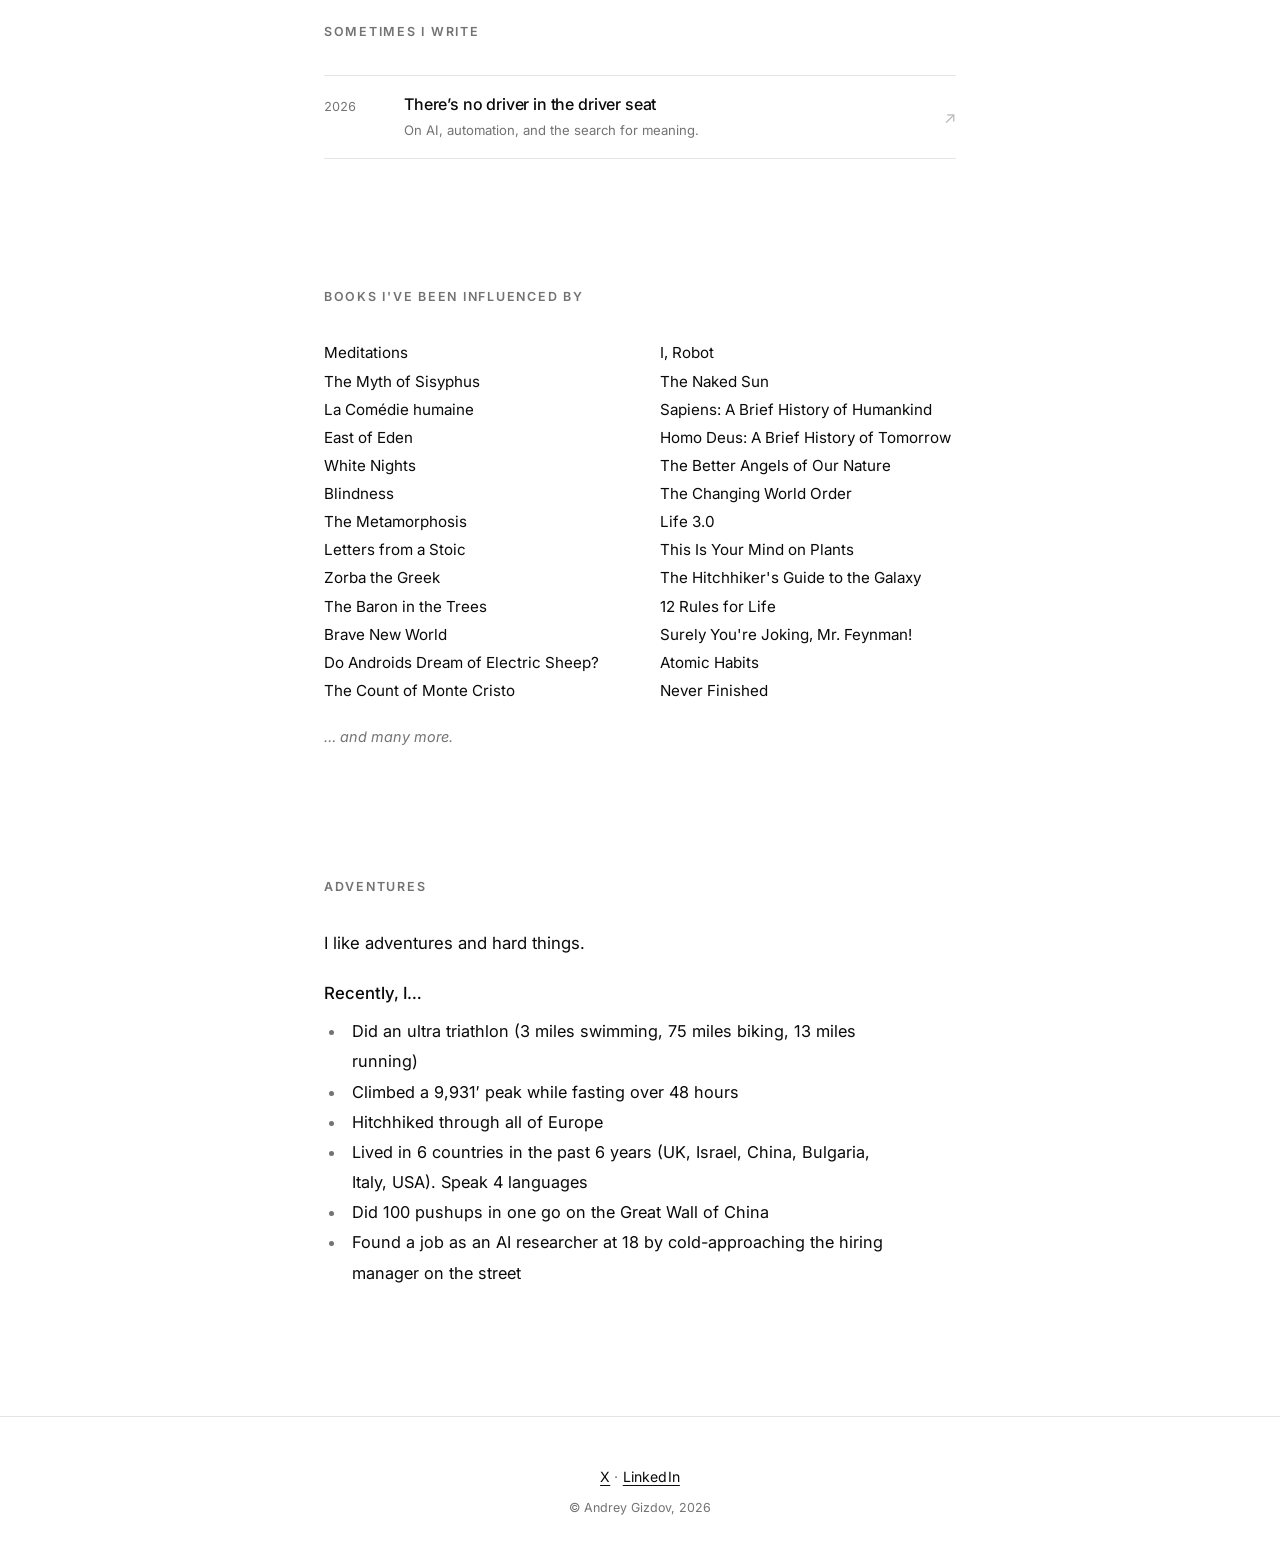
==== commit 20fa0e79: "Updated profile pic 2" ====
--- a/index.html
+++ b/index.html
@@ -39,7 +39,7 @@
         <!-- Hero: scroll room for the name collapse + portrait at the bottom of the first screen. -->
         <section class="hero" aria-label="Introduction">
             <div class="hero-photo">
-                <img src="profile_pic_2.jpg" width="800" height="800" alt="Portrait of Andrey Gizdov" decoding="async" fetchpriority="high">
+                <img src="assets/profile_pic_2.jpg" width="800" height="800" alt="Portrait of Andrey Gizdov" decoding="async" fetchpriority="high">
             </div>
         </section>
 
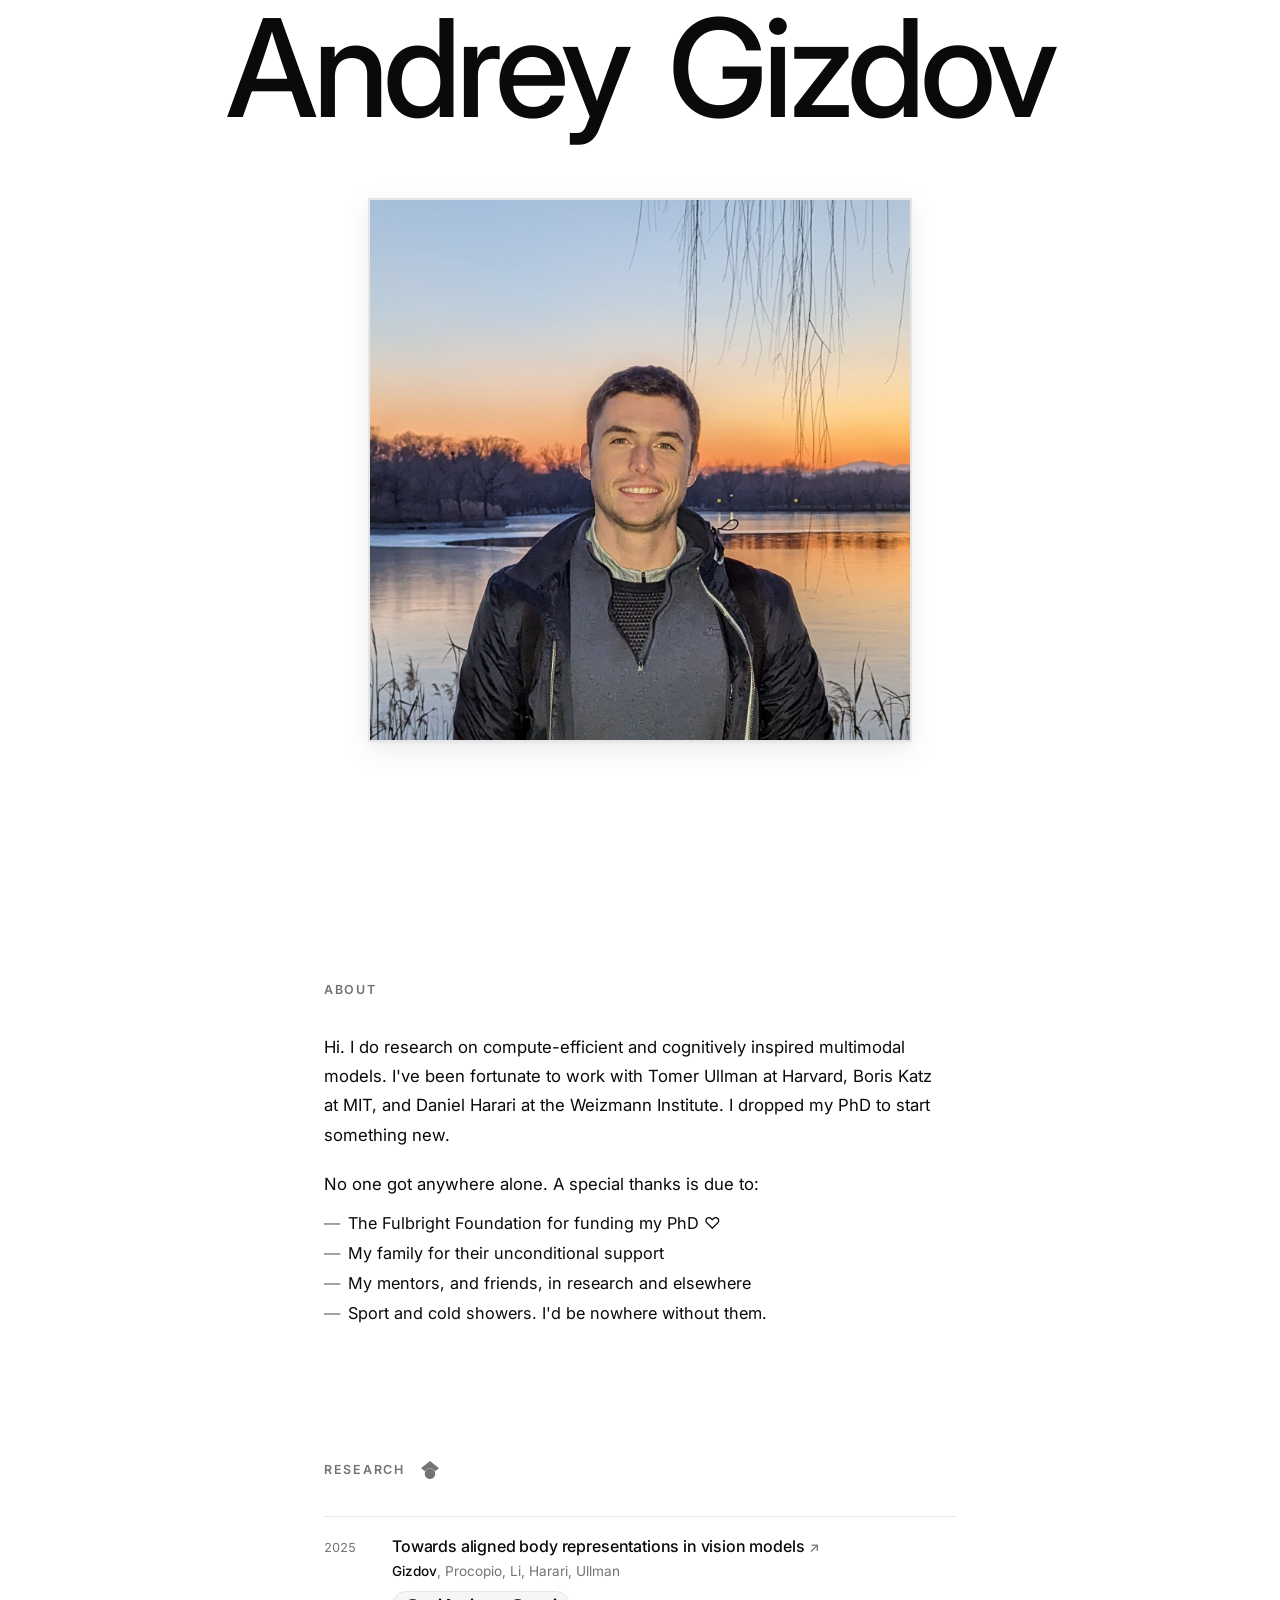
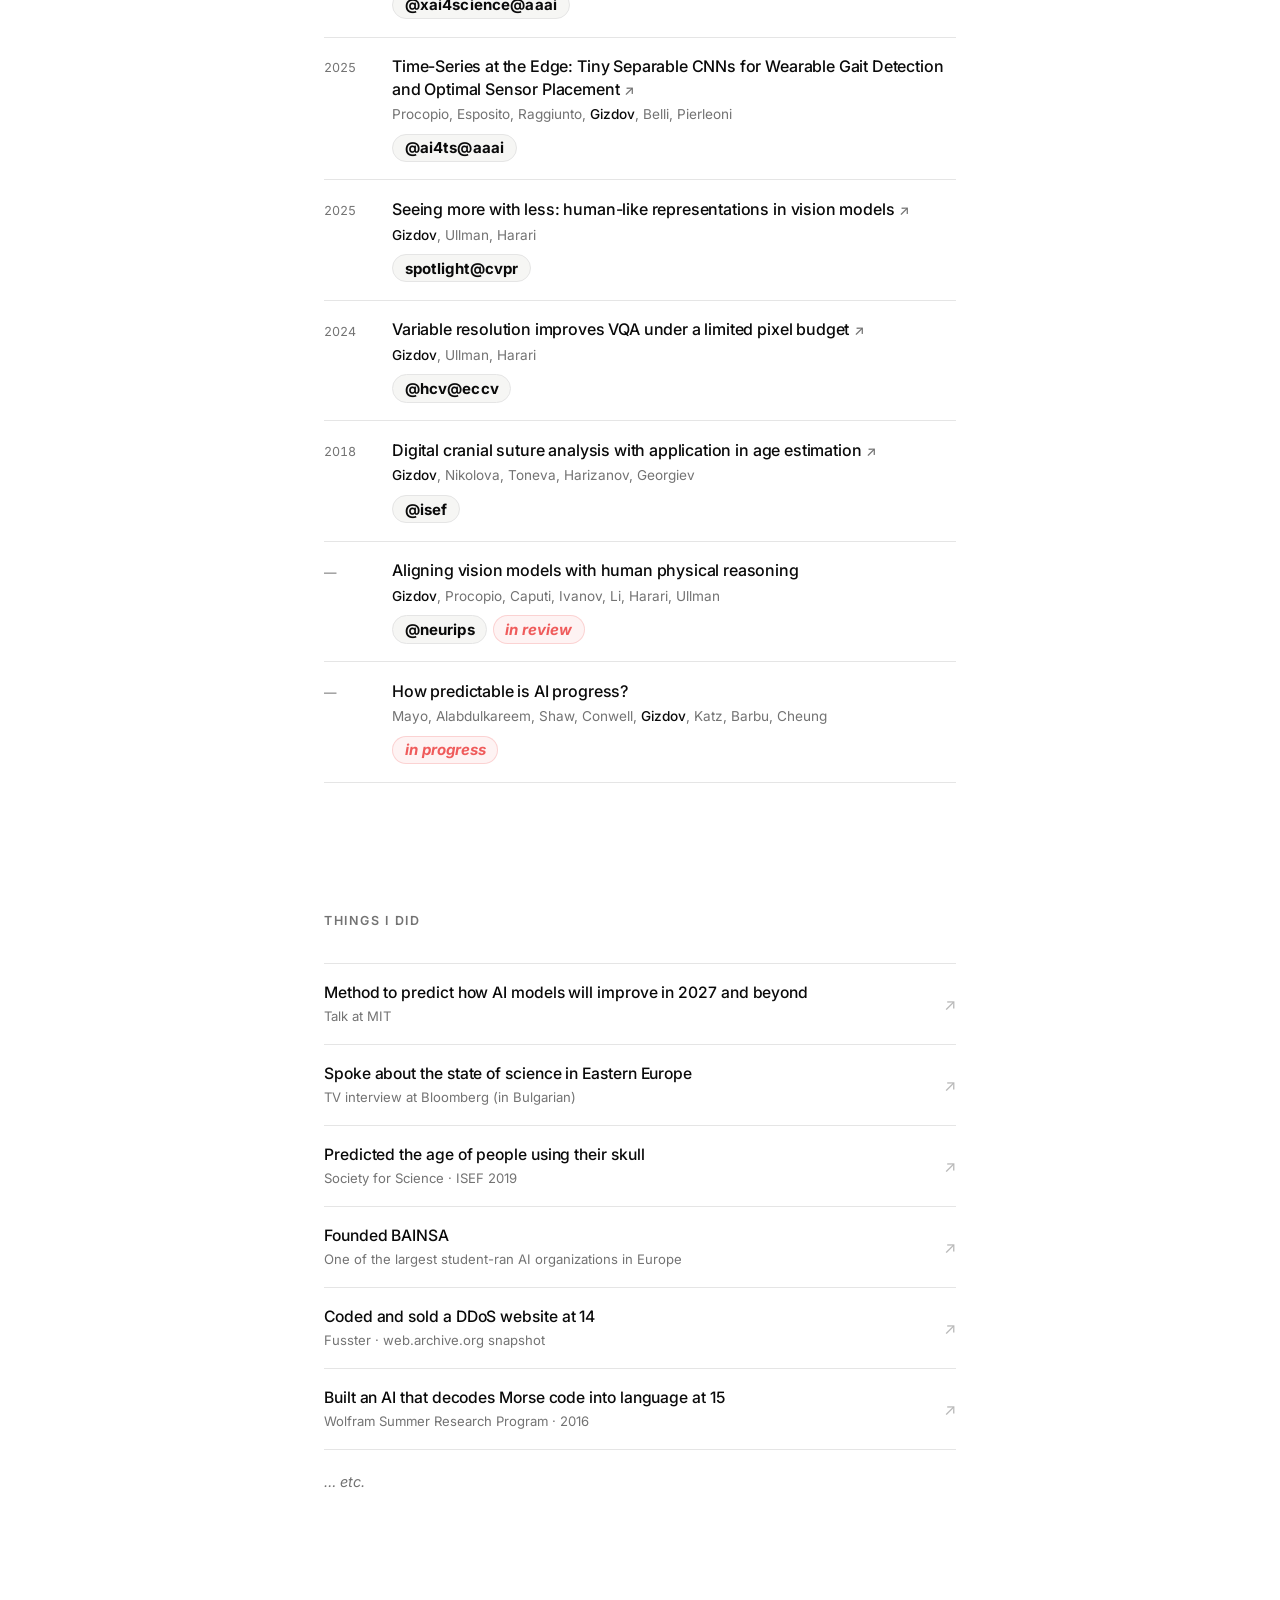
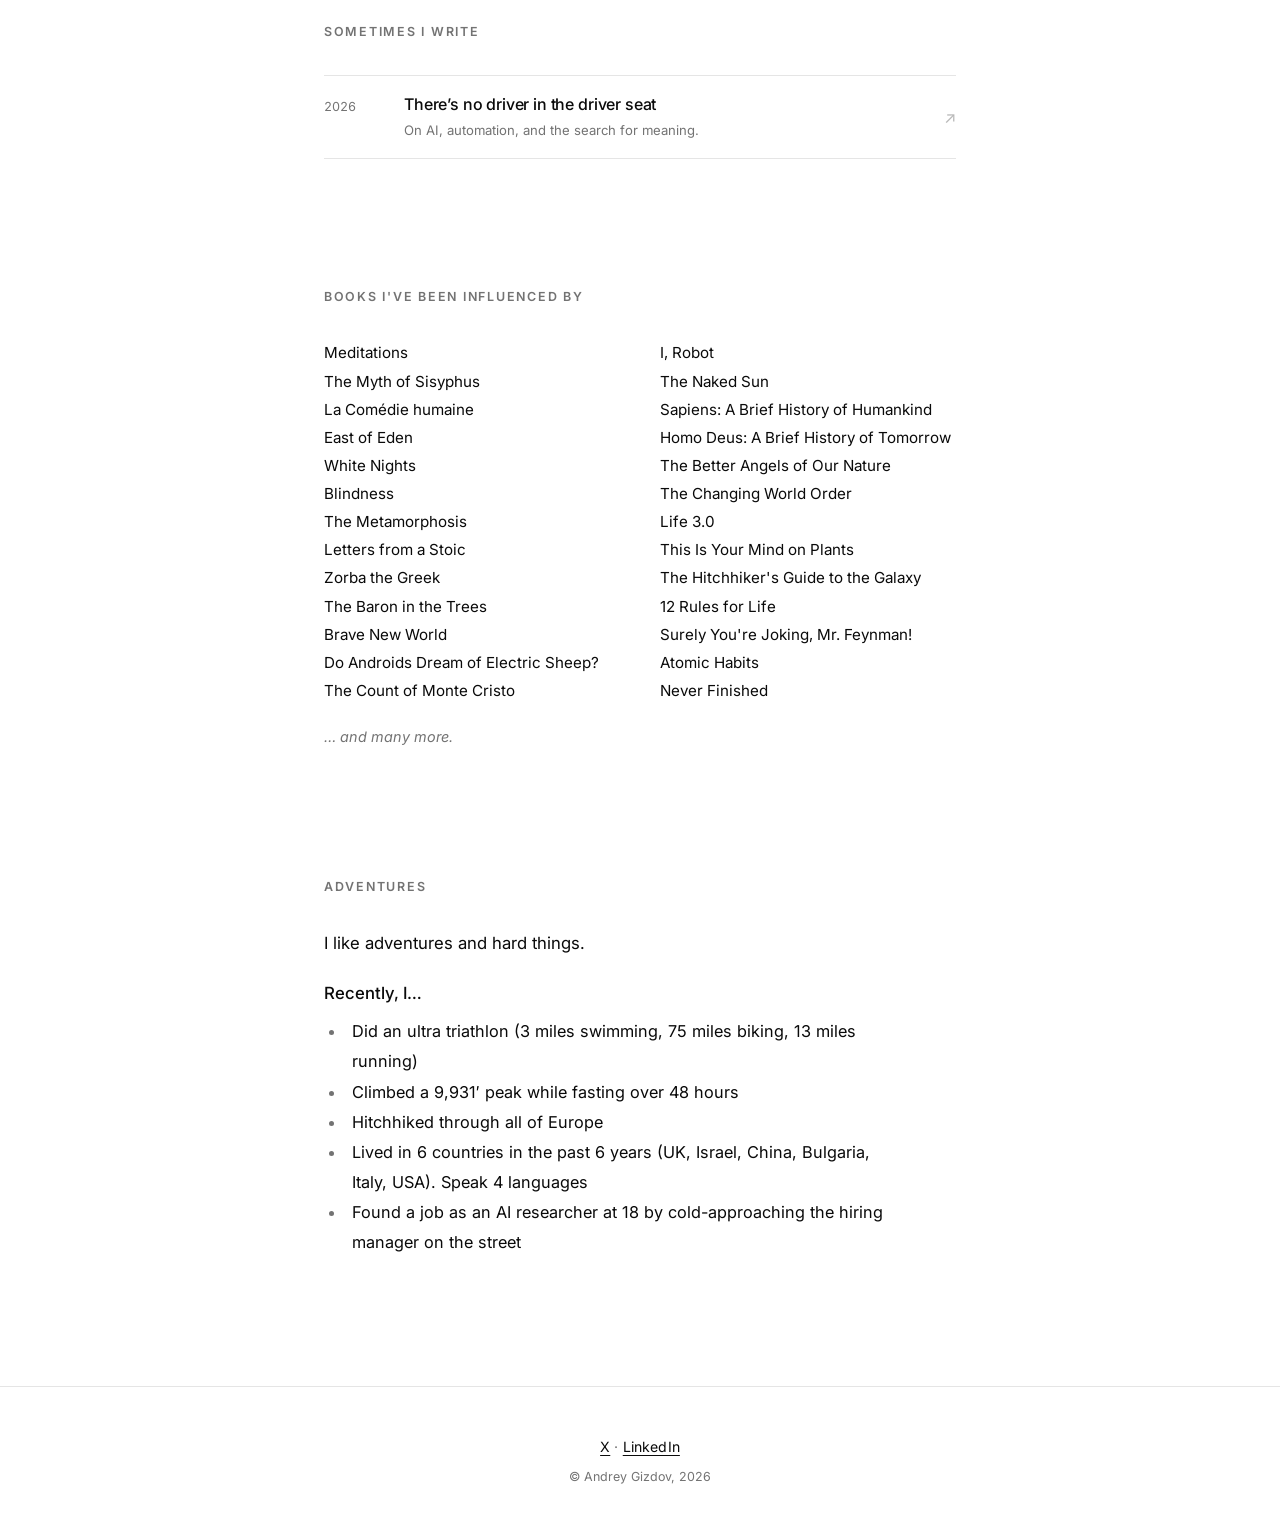
==== commit eb63caaa: "Updated pushups" ====
--- a/index.html
+++ b/index.html
@@ -239,7 +239,6 @@
                 <li>Climbed a 9,931&prime; peak while fasting over 48 hours</li>
                 <li>Hitchhiked through all of Europe</li>
                 <li>Lived in 6 countries in the past 6 years (UK, Israel, China, Bulgaria, Italy, USA). Speak 4 languages</li>
-                <li>Did 100 pushups in one go on the Great Wall of China</li>
                 <li>Found a job as an AI researcher at 18 by cold-approaching the hiring manager on the street</li>
             </ul>
         </section>
